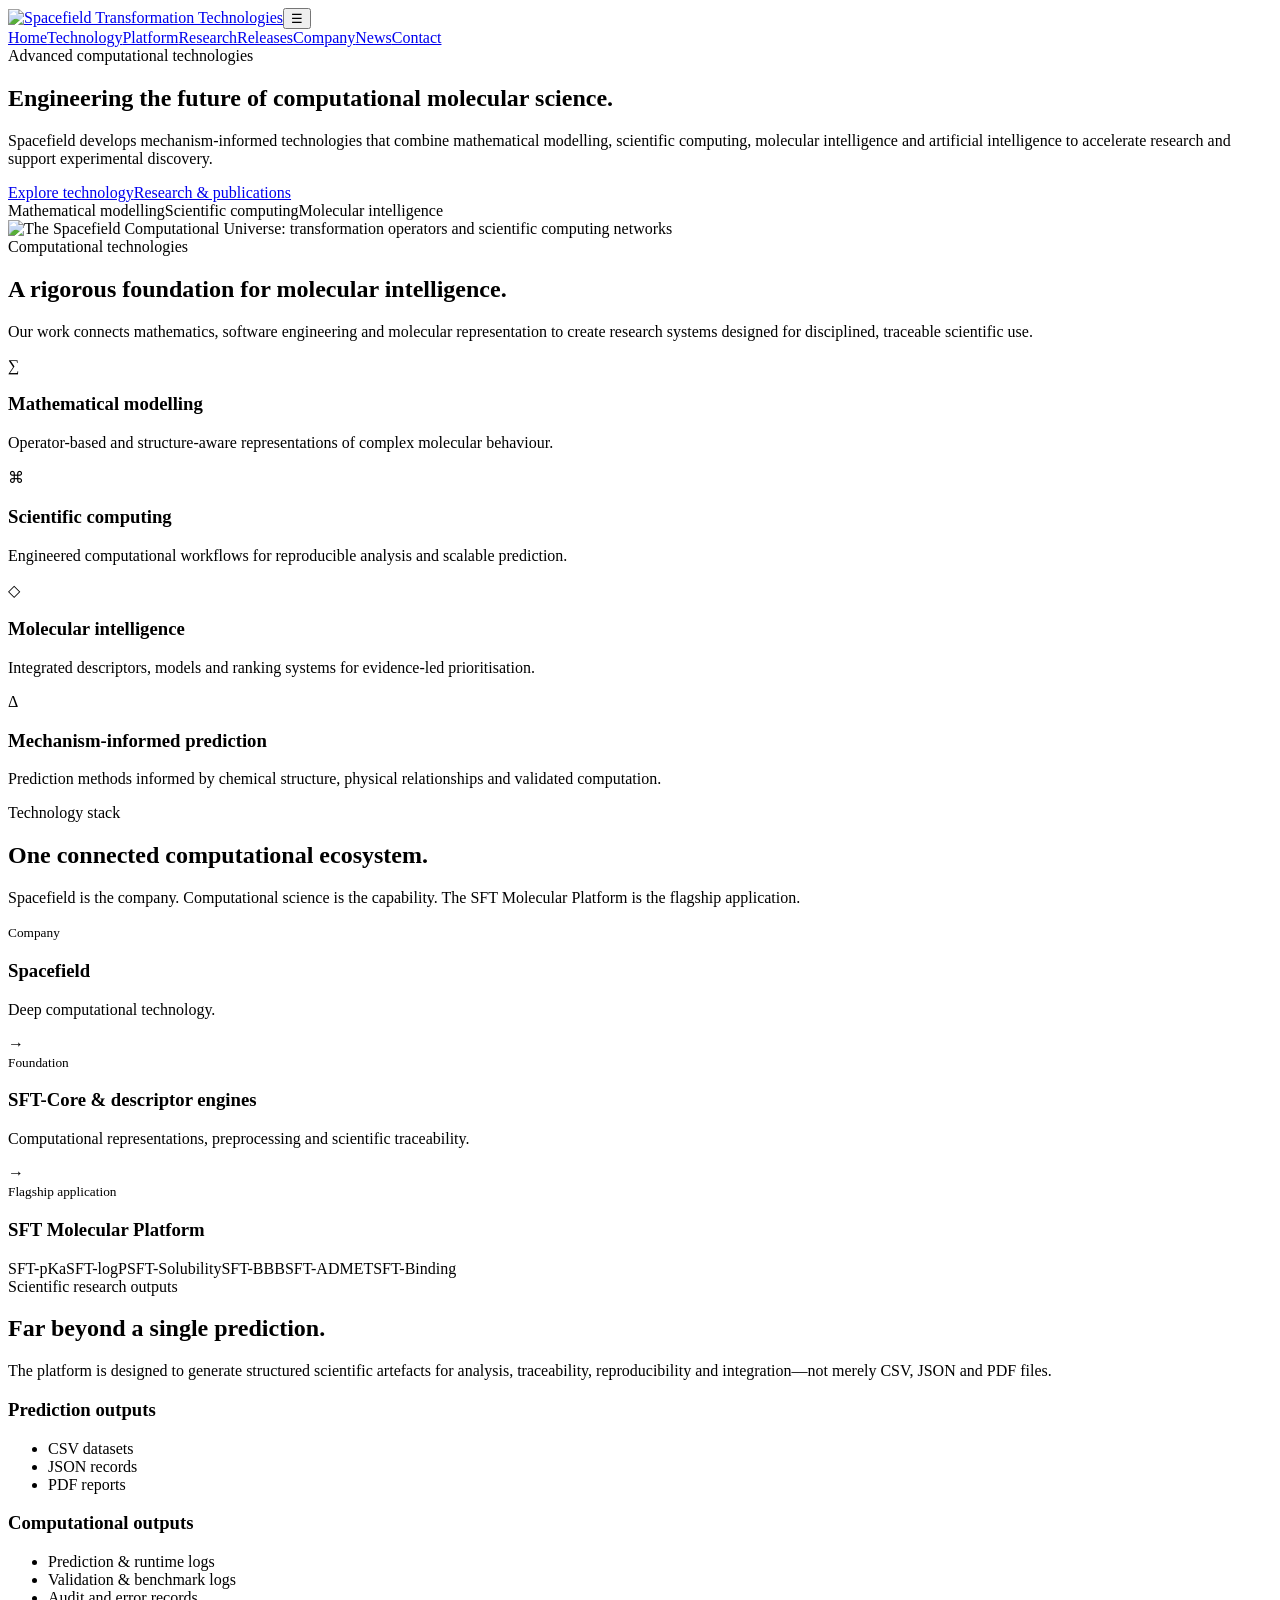
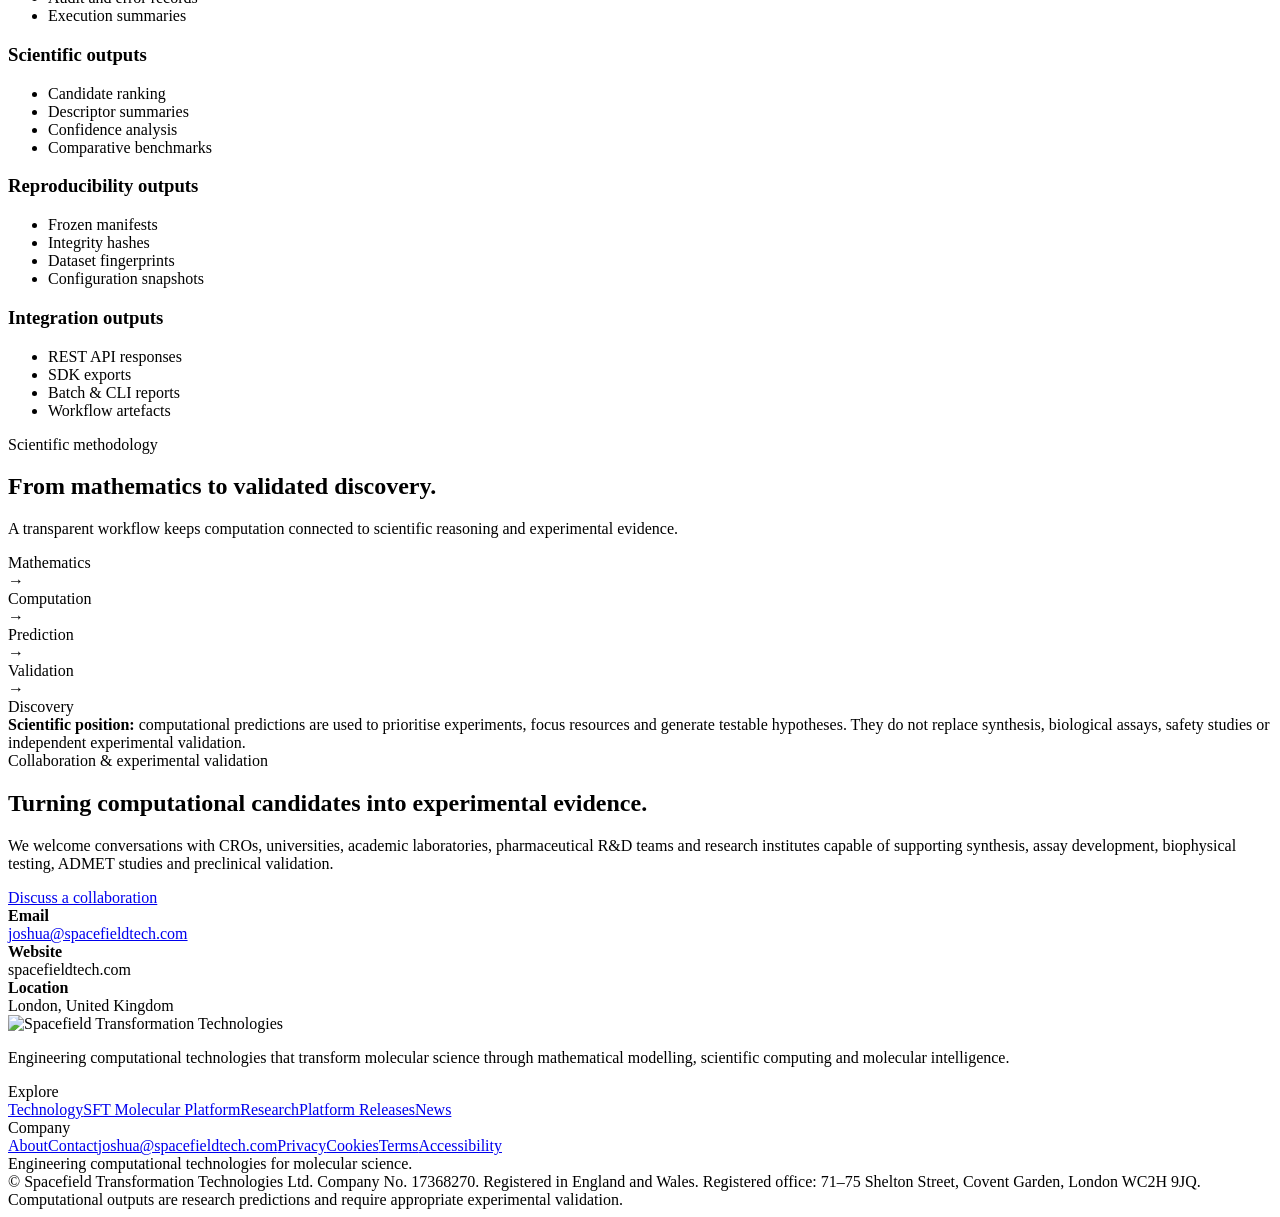
==== index.html @ f4f320bc "Initial production release of Spacefield Website v3.0 LC3 Production-ready Spacefield Transformation" ====
<!DOCTYPE html>

<html lang="en"><head><meta charset="utf-8"/><meta content="width=device-width,initial-scale=1" name="viewport"/><title>Home | Spacefield Transformation Technologies</title><meta content="Advanced computational technologies for molecular science." name="description"/><link href="assets/img/favicon.ico" rel="icon" type="image/x-icon"/><link href="assets/img/favicon-32.png" rel="icon" sizes="32x32" type="image/png"/><link href="assets/img/apple-touch-icon.png" rel="apple-touch-icon" sizes="180x180"/><link href="assets/css/styles.css" rel="stylesheet"/><meta content="#0A2342" name="theme-color"/><link href="site.webmanifest" rel="manifest"/><link href="https://spacefieldtech.com/" rel="canonical"/><meta content="website" property="og:type"/><meta content="Spacefield Transformation Technologies" property="og:site_name"/><meta content="Home | Spacefield Transformation Technologies" property="og:title"/><meta content="Advanced computational technologies for molecular science." property="og:description"/><meta content="https://spacefieldtech.com/" property="og:url"/><meta content="https://spacefieldtech.com/assets/img/spacefield-social-preview.png" property="og:image"/><meta content="1200" property="og:image:width"/><meta content="630" property="og:image:height"/><meta content="summary_large_image" name="twitter:card"/><meta content="Home | Spacefield Transformation Technologies" name="twitter:title"/><meta content="Advanced computational technologies for molecular science." name="twitter:description"/><meta content="https://spacefieldtech.com/assets/img/spacefield-social-preview.png" name="twitter:image"/></head><body><header class="site-header"><div class="container nav"><a class="brand" href="index.html"><img alt="Spacefield Transformation Technologies" class="brand-logo" src="assets/img/spacefield-logo-master.png"/></a><button aria-expanded="false" aria-label="Open navigation" class="menu-btn">☰</button><nav class="nav-links"><a href="index.html">Home</a><a href="technology.html">Technology</a><a href="platform.html">Platform</a><a href="research.html">Research</a><a href="releases.html">Releases</a><a href="about.html">Company</a><a href="news.html">News</a><a class="nav-cta" href="contact.html">Contact</a></nav></div></header><main><section class="hero"><div class="container hero-grid"><div><span class="eyebrow">Advanced computational technologies</span><h1>Engineering the future of computational molecular science.</h1><p class="lead">Spacefield develops mechanism-informed technologies that combine mathematical modelling, scientific computing, molecular intelligence and artificial intelligence to accelerate research and support experimental discovery.</p><div class="actions"><a class="btn btn-primary" href="technology.html">Explore technology</a><a class="btn btn-secondary" href="research.html">Research &amp; publications</a></div><div class="tag-row"><span class="tag">Mathematical modelling</span><span class="tag">Scientific computing</span><span class="tag">Molecular intelligence</span></div></div><div class="universe-wrap"><img alt="The Spacefield Computational Universe: transformation operators and scientific computing networks" src="assets/img/computational-spacefield.svg"/></div></div></section>
<section class="section"><div class="container"><div class="section-head"><span class="eyebrow">Computational technologies</span><h2>A rigorous foundation for molecular intelligence.</h2><p>Our work connects mathematics, software engineering and molecular representation to create research systems designed for disciplined, traceable scientific use.</p></div><div class="grid-4"><article class="card"><div class="geo-icon"><span>∑</span></div><h3>Mathematical modelling</h3><p>Operator-based and structure-aware representations of complex molecular behaviour.</p></article><article class="card"><div class="geo-icon"><span>⌘</span></div><h3>Scientific computing</h3><p>Engineered computational workflows for reproducible analysis and scalable prediction.</p></article><article class="card"><div class="geo-icon"><span>◇</span></div><h3>Molecular intelligence</h3><p>Integrated descriptors, models and ranking systems for evidence-led prioritisation.</p></article><article class="card"><div class="geo-icon"><span>Δ</span></div><h3>Mechanism-informed prediction</h3><p>Prediction methods informed by chemical structure, physical relationships and validated computation.</p></article></div></div></section>
<section class="section section-dark"><div class="container"><div class="section-head"><span class="eyebrow">Technology stack</span><h2>One connected computational ecosystem.</h2><p>Spacefield is the company. Computational science is the capability. The SFT Molecular Platform is the flagship application.</p></div><div class="stack-shell"><div class="stack-flow"><div class="stack-node"><small>Company</small><h3>Spacefield</h3><p>Deep computational technology.</p></div><div class="stack-arrow">→</div><div class="stack-node"><small>Foundation</small><h3>SFT-Core &amp; descriptor engines</h3><p>Computational representations, preprocessing and scientific traceability.</p></div><div class="stack-arrow">→</div><div class="stack-node"><small>Flagship application</small><h3>SFT Molecular Platform</h3><div class="module-pills"><span>SFT-pKa</span><span>SFT-logP</span><span>SFT-Solubility</span><span>SFT-BBB</span><span>SFT-ADMET</span><span>SFT-Binding</span></div></div></div></div></div></section>
<section class="section section-alt"><div class="container"><div class="section-head"><span class="eyebrow">Scientific research outputs</span><h2>Far beyond a single prediction.</h2><p>The platform is designed to generate structured scientific artefacts for analysis, traceability, reproducibility and integration—not merely CSV, JSON and PDF files.</p></div><div class="outputs-grid"><article class="output-card"><h3>Prediction outputs</h3><ul><li>CSV datasets</li><li>JSON records</li><li>PDF reports</li></ul></article><article class="output-card"><h3>Computational outputs</h3><ul><li>Prediction &amp; runtime logs</li><li>Validation &amp; benchmark logs</li><li>Audit and error records</li><li>Execution summaries</li></ul></article><article class="output-card"><h3>Scientific outputs</h3><ul><li>Candidate ranking</li><li>Descriptor summaries</li><li>Confidence analysis</li><li>Comparative benchmarks</li></ul></article><article class="output-card"><h3>Reproducibility outputs</h3><ul><li>Frozen manifests</li><li>Integrity hashes</li><li>Dataset fingerprints</li><li>Configuration snapshots</li></ul></article><article class="output-card"><h3>Integration outputs</h3><ul><li>REST API responses</li><li>SDK exports</li><li>Batch &amp; CLI reports</li><li>Workflow artefacts</li></ul></article></div></div></section>
<section class="section"><div class="container"><div class="section-head"><span class="eyebrow">Scientific methodology</span><h2>From mathematics to validated discovery.</h2><p>A transparent workflow keeps computation connected to scientific reasoning and experimental evidence.</p></div><div class="method-flow"><div class="method-step"><div class="method-box">Mathematics</div></div><div class="method-arrow">→</div><div class="method-step"><div class="method-box">Computation</div></div><div class="method-arrow">→</div><div class="method-step"><div class="method-box">Prediction</div></div><div class="method-arrow">→</div><div class="method-step"><div class="method-box">Validation</div></div><div class="method-arrow">→</div><div class="method-step"><div class="method-box">Discovery</div></div></div><div class="notice"><strong>Scientific position:</strong> computational predictions are used to prioritise experiments, focus resources and generate testable hypotheses. They do not replace synthesis, biological assays, safety studies or independent experimental validation.</div></div></section>
<section class="section section-alt"><div class="container"><div class="contact-panel"><div><span class="eyebrow">Collaboration &amp; experimental validation</span><h2>Turning computational candidates into experimental evidence.</h2><p>We welcome conversations with CROs, universities, academic laboratories, pharmaceutical R&amp;D teams and research institutes capable of supporting synthesis, assay development, biophysical testing, ADMET studies and preclinical validation.</p><a class="btn btn-primary" href="contact.html">Discuss a collaboration</a></div><div class="contact-details"><div><strong>Email</strong><br/><a href="mailto:joshua@spacefieldtech.com">joshua@spacefieldtech.com</a></div><div><strong>Website</strong><br/>spacefieldtech.com</div><div><strong>Location</strong><br/>London, United Kingdom</div></div></div></div></section></main><footer class="site-footer"><div class="container"><div class="footer-grid"><div><img alt="Spacefield Transformation Technologies" class="footer-logo" src="assets/img/spacefield-logo-master.png"/><p>Engineering computational technologies that transform molecular science through mathematical modelling, scientific computing and molecular intelligence.</p></div><div><div class="footer-title">Explore</div><div class="footer-links"><a href="technology.html">Technology</a><a href="platform.html">SFT Molecular Platform</a><a href="research.html">Research</a><a href="releases.html">Platform Releases</a><a href="news.html">News</a></div></div><div><div class="footer-title">Company</div><div class="footer-links"><a href="about.html">About</a><a href="contact.html">Contact</a><a href="mailto:joshua@spacefieldtech.com">joshua@spacefieldtech.com</a><a href="privacy.html">Privacy</a><a href="cookies.html">Cookies</a><a href="terms.html">Terms</a><a href="accessibility.html">Accessibility</a></div></div></div><div class="footer-signature">Engineering computational technologies for molecular science.</div><div class="legal">© <span data-year=""></span> Spacefield Transformation Technologies Ltd. Company No. 17368270. Registered in England and Wales. Registered office: 71–75 Shelton Street, Covent Garden, London WC2H 9JQ. Computational outputs are research predictions and require appropriate experimental validation.</div></div></footer><script src="assets/js/main.js"></script></body></html>
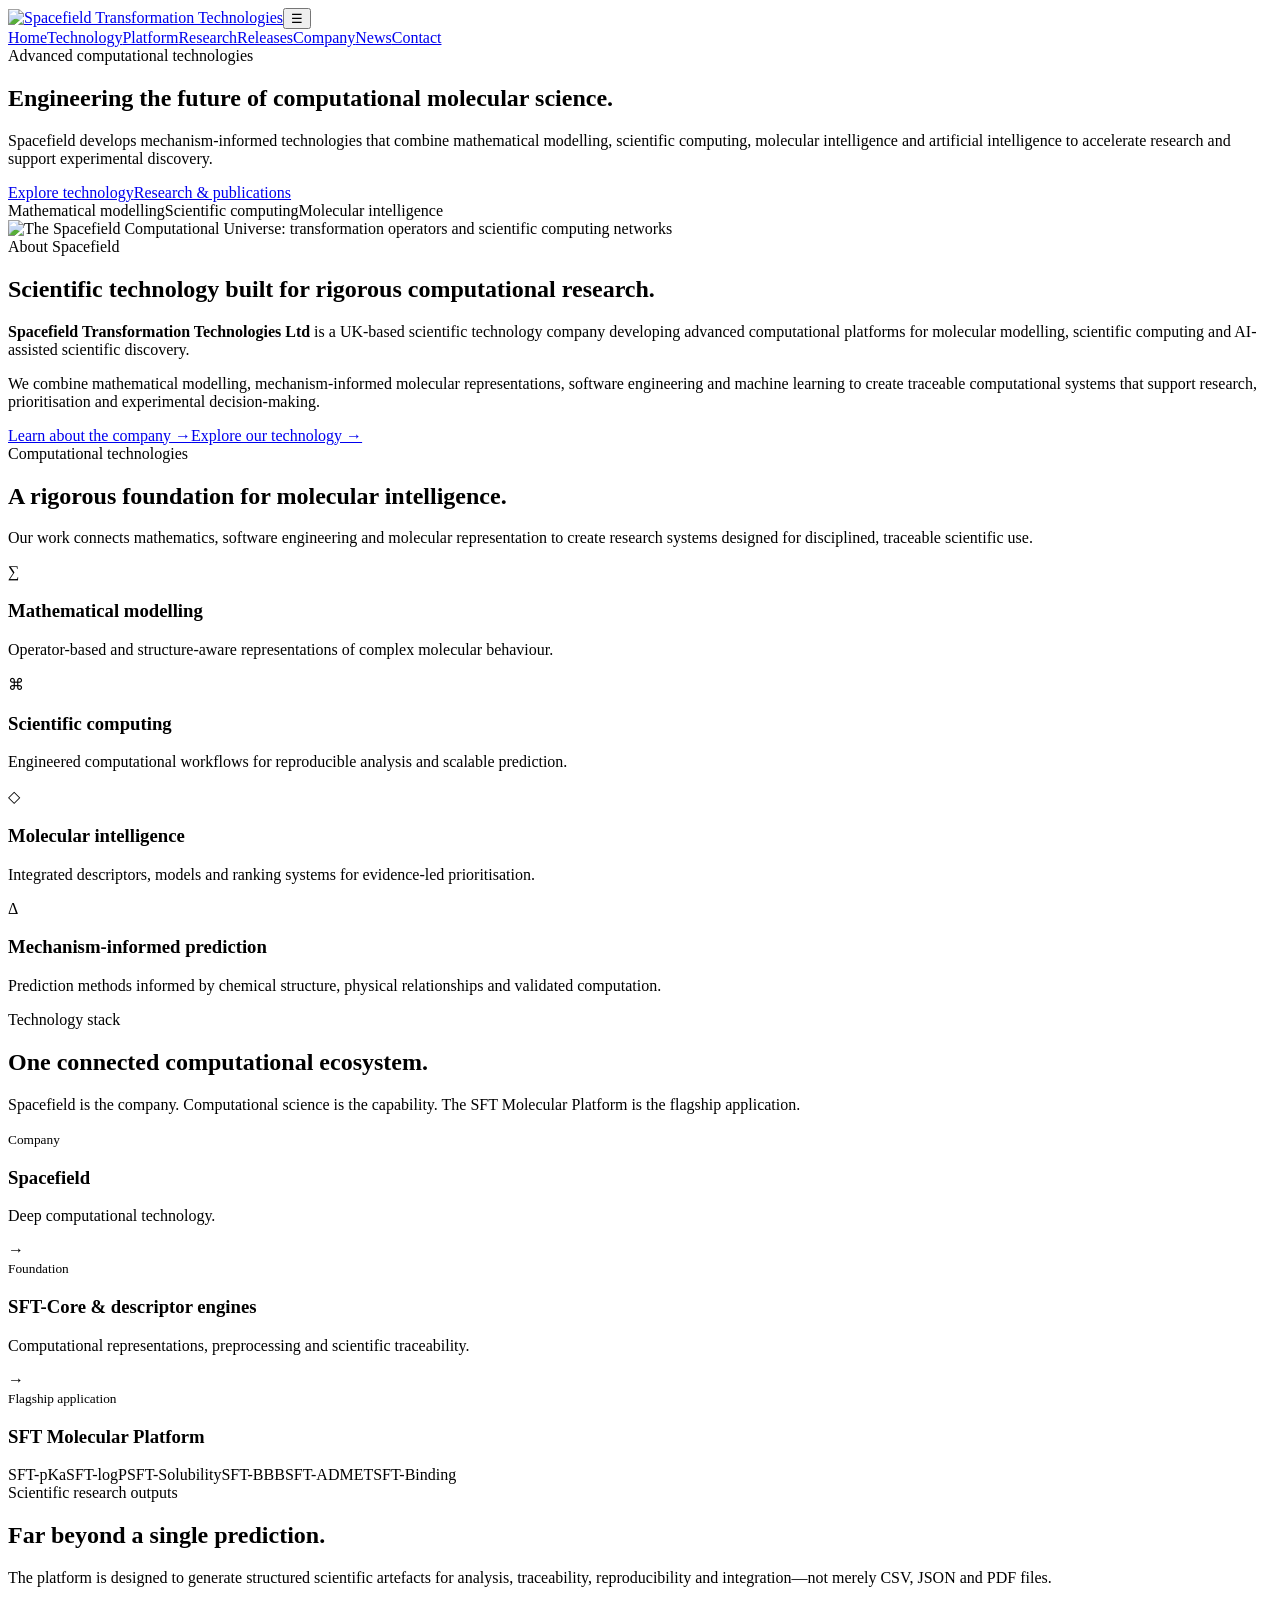
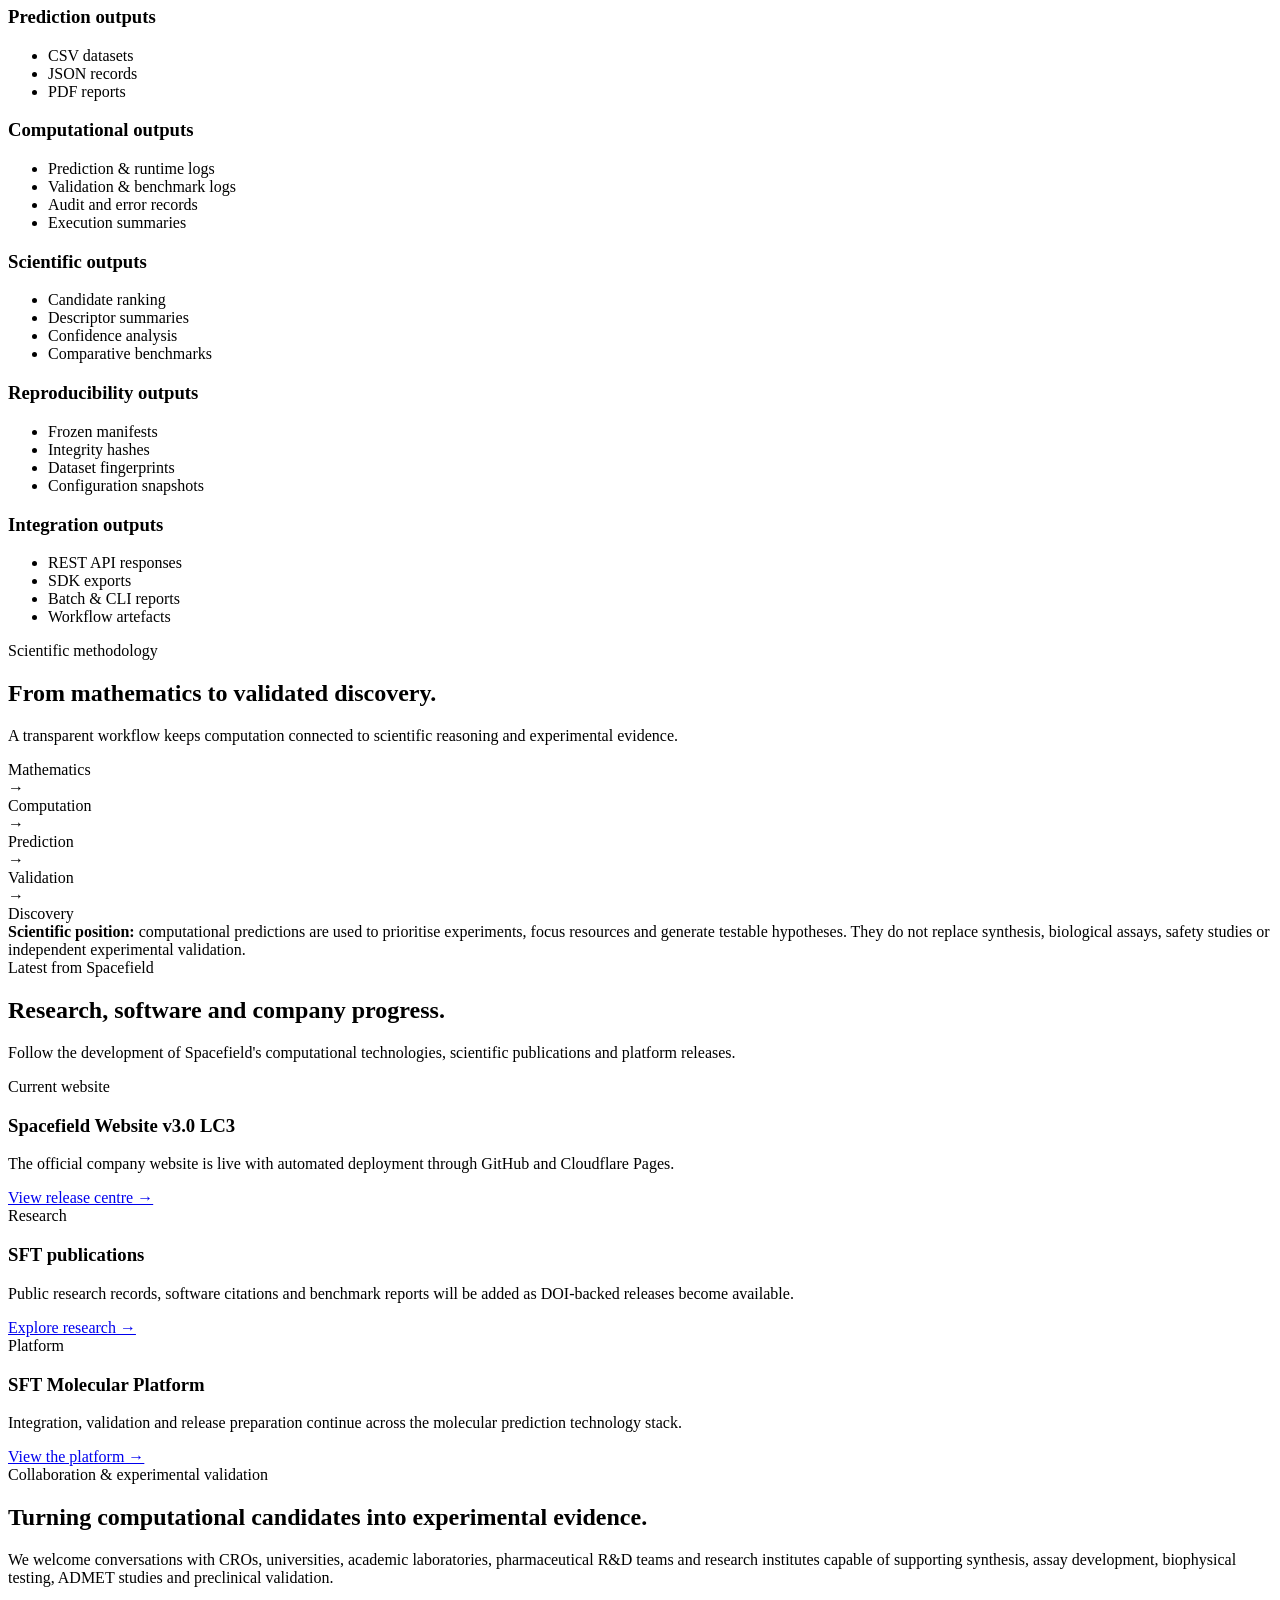
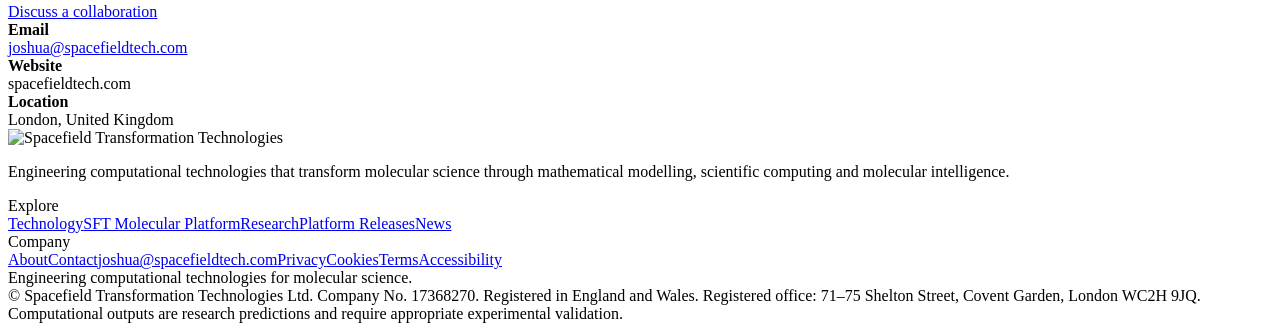
==== commit 998d691e: "Add files via upload" ====
--- a/index.html
+++ b/index.html
@@ -1,8 +1,10 @@
 <!DOCTYPE html>
 
 <html lang="en"><head><meta charset="utf-8"/><meta content="width=device-width,initial-scale=1" name="viewport"/><title>Home | Spacefield Transformation Technologies</title><meta content="Advanced computational technologies for molecular science." name="description"/><link href="assets/img/favicon.ico" rel="icon" type="image/x-icon"/><link href="assets/img/favicon-32.png" rel="icon" sizes="32x32" type="image/png"/><link href="assets/img/apple-touch-icon.png" rel="apple-touch-icon" sizes="180x180"/><link href="assets/css/styles.css" rel="stylesheet"/><meta content="#0A2342" name="theme-color"/><link href="site.webmanifest" rel="manifest"/><link href="https://spacefieldtech.com/" rel="canonical"/><meta content="website" property="og:type"/><meta content="Spacefield Transformation Technologies" property="og:site_name"/><meta content="Home | Spacefield Transformation Technologies" property="og:title"/><meta content="Advanced computational technologies for molecular science." property="og:description"/><meta content="https://spacefieldtech.com/" property="og:url"/><meta content="https://spacefieldtech.com/assets/img/spacefield-social-preview.png" property="og:image"/><meta content="1200" property="og:image:width"/><meta content="630" property="og:image:height"/><meta content="summary_large_image" name="twitter:card"/><meta content="Home | Spacefield Transformation Technologies" name="twitter:title"/><meta content="Advanced computational technologies for molecular science." name="twitter:description"/><meta content="https://spacefieldtech.com/assets/img/spacefield-social-preview.png" name="twitter:image"/></head><body><header class="site-header"><div class="container nav"><a class="brand" href="index.html"><img alt="Spacefield Transformation Technologies" class="brand-logo" src="assets/img/spacefield-logo-master.png"/></a><button aria-expanded="false" aria-label="Open navigation" class="menu-btn">☰</button><nav class="nav-links"><a href="index.html">Home</a><a href="technology.html">Technology</a><a href="platform.html">Platform</a><a href="research.html">Research</a><a href="releases.html">Releases</a><a href="about.html">Company</a><a href="news.html">News</a><a class="nav-cta" href="contact.html">Contact</a></nav></div></header><main><section class="hero"><div class="container hero-grid"><div><span class="eyebrow">Advanced computational technologies</span><h1>Engineering the future of computational molecular science.</h1><p class="lead">Spacefield develops mechanism-informed technologies that combine mathematical modelling, scientific computing, molecular intelligence and artificial intelligence to accelerate research and support experimental discovery.</p><div class="actions"><a class="btn btn-primary" href="technology.html">Explore technology</a><a class="btn btn-secondary" href="research.html">Research &amp; publications</a></div><div class="tag-row"><span class="tag">Mathematical modelling</span><span class="tag">Scientific computing</span><span class="tag">Molecular intelligence</span></div></div><div class="universe-wrap"><img alt="The Spacefield Computational Universe: transformation operators and scientific computing networks" src="assets/img/computational-spacefield.svg"/></div></div></section>
+<section class="section about-spacefield"><div class="container about-grid"><div><span class="eyebrow">About Spacefield</span><h2>Scientific technology built for rigorous computational research.</h2></div><div class="about-copy"><p><strong>Spacefield Transformation Technologies Ltd</strong> is a UK-based scientific technology company developing advanced computational platforms for molecular modelling, scientific computing and AI-assisted scientific discovery.</p><p>We combine mathematical modelling, mechanism-informed molecular representations, software engineering and machine learning to create traceable computational systems that support research, prioritisation and experimental decision-making.</p><div class="about-links"><a class="text-link" href="about.html">Learn about the company →</a><a class="text-link" href="technology.html">Explore our technology →</a></div></div></div></section>
 <section class="section"><div class="container"><div class="section-head"><span class="eyebrow">Computational technologies</span><h2>A rigorous foundation for molecular intelligence.</h2><p>Our work connects mathematics, software engineering and molecular representation to create research systems designed for disciplined, traceable scientific use.</p></div><div class="grid-4"><article class="card"><div class="geo-icon"><span>∑</span></div><h3>Mathematical modelling</h3><p>Operator-based and structure-aware representations of complex molecular behaviour.</p></article><article class="card"><div class="geo-icon"><span>⌘</span></div><h3>Scientific computing</h3><p>Engineered computational workflows for reproducible analysis and scalable prediction.</p></article><article class="card"><div class="geo-icon"><span>◇</span></div><h3>Molecular intelligence</h3><p>Integrated descriptors, models and ranking systems for evidence-led prioritisation.</p></article><article class="card"><div class="geo-icon"><span>Δ</span></div><h3>Mechanism-informed prediction</h3><p>Prediction methods informed by chemical structure, physical relationships and validated computation.</p></article></div></div></section>
 <section class="section section-dark"><div class="container"><div class="section-head"><span class="eyebrow">Technology stack</span><h2>One connected computational ecosystem.</h2><p>Spacefield is the company. Computational science is the capability. The SFT Molecular Platform is the flagship application.</p></div><div class="stack-shell"><div class="stack-flow"><div class="stack-node"><small>Company</small><h3>Spacefield</h3><p>Deep computational technology.</p></div><div class="stack-arrow">→</div><div class="stack-node"><small>Foundation</small><h3>SFT-Core &amp; descriptor engines</h3><p>Computational representations, preprocessing and scientific traceability.</p></div><div class="stack-arrow">→</div><div class="stack-node"><small>Flagship application</small><h3>SFT Molecular Platform</h3><div class="module-pills"><span>SFT-pKa</span><span>SFT-logP</span><span>SFT-Solubility</span><span>SFT-BBB</span><span>SFT-ADMET</span><span>SFT-Binding</span></div></div></div></div></div></section>
 <section class="section section-alt"><div class="container"><div class="section-head"><span class="eyebrow">Scientific research outputs</span><h2>Far beyond a single prediction.</h2><p>The platform is designed to generate structured scientific artefacts for analysis, traceability, reproducibility and integration—not merely CSV, JSON and PDF files.</p></div><div class="outputs-grid"><article class="output-card"><h3>Prediction outputs</h3><ul><li>CSV datasets</li><li>JSON records</li><li>PDF reports</li></ul></article><article class="output-card"><h3>Computational outputs</h3><ul><li>Prediction &amp; runtime logs</li><li>Validation &amp; benchmark logs</li><li>Audit and error records</li><li>Execution summaries</li></ul></article><article class="output-card"><h3>Scientific outputs</h3><ul><li>Candidate ranking</li><li>Descriptor summaries</li><li>Confidence analysis</li><li>Comparative benchmarks</li></ul></article><article class="output-card"><h3>Reproducibility outputs</h3><ul><li>Frozen manifests</li><li>Integrity hashes</li><li>Dataset fingerprints</li><li>Configuration snapshots</li></ul></article><article class="output-card"><h3>Integration outputs</h3><ul><li>REST API responses</li><li>SDK exports</li><li>Batch &amp; CLI reports</li><li>Workflow artefacts</li></ul></article></div></div></section>
 <section class="section"><div class="container"><div class="section-head"><span class="eyebrow">Scientific methodology</span><h2>From mathematics to validated discovery.</h2><p>A transparent workflow keeps computation connected to scientific reasoning and experimental evidence.</p></div><div class="method-flow"><div class="method-step"><div class="method-box">Mathematics</div></div><div class="method-arrow">→</div><div class="method-step"><div class="method-box">Computation</div></div><div class="method-arrow">→</div><div class="method-step"><div class="method-box">Prediction</div></div><div class="method-arrow">→</div><div class="method-step"><div class="method-box">Validation</div></div><div class="method-arrow">→</div><div class="method-step"><div class="method-box">Discovery</div></div></div><div class="notice"><strong>Scientific position:</strong> computational predictions are used to prioritise experiments, focus resources and generate testable hypotheses. They do not replace synthesis, biological assays, safety studies or independent experimental validation.</div></div></section>
+<section class="section homepage-updates"><div class="container"><div class="section-head"><span class="eyebrow">Latest from Spacefield</span><h2>Research, software and company progress.</h2><p>Follow the development of Spacefield's computational technologies, scientific publications and platform releases.</p></div><div class="grid-3"><article class="update-card"><span class="status-badge">Current website</span><h3>Spacefield Website v3.0 LC3</h3><p>The official company website is live with automated deployment through GitHub and Cloudflare Pages.</p><a class="text-link" href="releases.html">View release centre →</a></article><article class="update-card"><span class="status-badge">Research</span><h3>SFT publications</h3><p>Public research records, software citations and benchmark reports will be added as DOI-backed releases become available.</p><a class="text-link" href="research.html">Explore research →</a></article><article class="update-card"><span class="status-badge">Platform</span><h3>SFT Molecular Platform</h3><p>Integration, validation and release preparation continue across the molecular prediction technology stack.</p><a class="text-link" href="platform.html">View the platform →</a></article></div></div></section>
 <section class="section section-alt"><div class="container"><div class="contact-panel"><div><span class="eyebrow">Collaboration &amp; experimental validation</span><h2>Turning computational candidates into experimental evidence.</h2><p>We welcome conversations with CROs, universities, academic laboratories, pharmaceutical R&amp;D teams and research institutes capable of supporting synthesis, assay development, biophysical testing, ADMET studies and preclinical validation.</p><a class="btn btn-primary" href="contact.html">Discuss a collaboration</a></div><div class="contact-details"><div><strong>Email</strong><br/><a href="mailto:joshua@spacefieldtech.com">joshua@spacefieldtech.com</a></div><div><strong>Website</strong><br/>spacefieldtech.com</div><div><strong>Location</strong><br/>London, United Kingdom</div></div></div></div></section></main><footer class="site-footer"><div class="container"><div class="footer-grid"><div><img alt="Spacefield Transformation Technologies" class="footer-logo" src="assets/img/spacefield-logo-master.png"/><p>Engineering computational technologies that transform molecular science through mathematical modelling, scientific computing and molecular intelligence.</p></div><div><div class="footer-title">Explore</div><div class="footer-links"><a href="technology.html">Technology</a><a href="platform.html">SFT Molecular Platform</a><a href="research.html">Research</a><a href="releases.html">Platform Releases</a><a href="news.html">News</a></div></div><div><div class="footer-title">Company</div><div class="footer-links"><a href="about.html">About</a><a href="contact.html">Contact</a><a href="mailto:joshua@spacefieldtech.com">joshua@spacefieldtech.com</a><a href="privacy.html">Privacy</a><a href="cookies.html">Cookies</a><a href="terms.html">Terms</a><a href="accessibility.html">Accessibility</a></div></div></div><div class="footer-signature">Engineering computational technologies for molecular science.</div><div class="legal">© <span data-year=""></span> Spacefield Transformation Technologies Ltd. Company No. 17368270. Registered in England and Wales. Registered office: 71–75 Shelton Street, Covent Garden, London WC2H 9JQ. Computational outputs are research predictions and require appropriate experimental validation.</div></div></footer><script src="assets/js/main.js"></script></body></html>
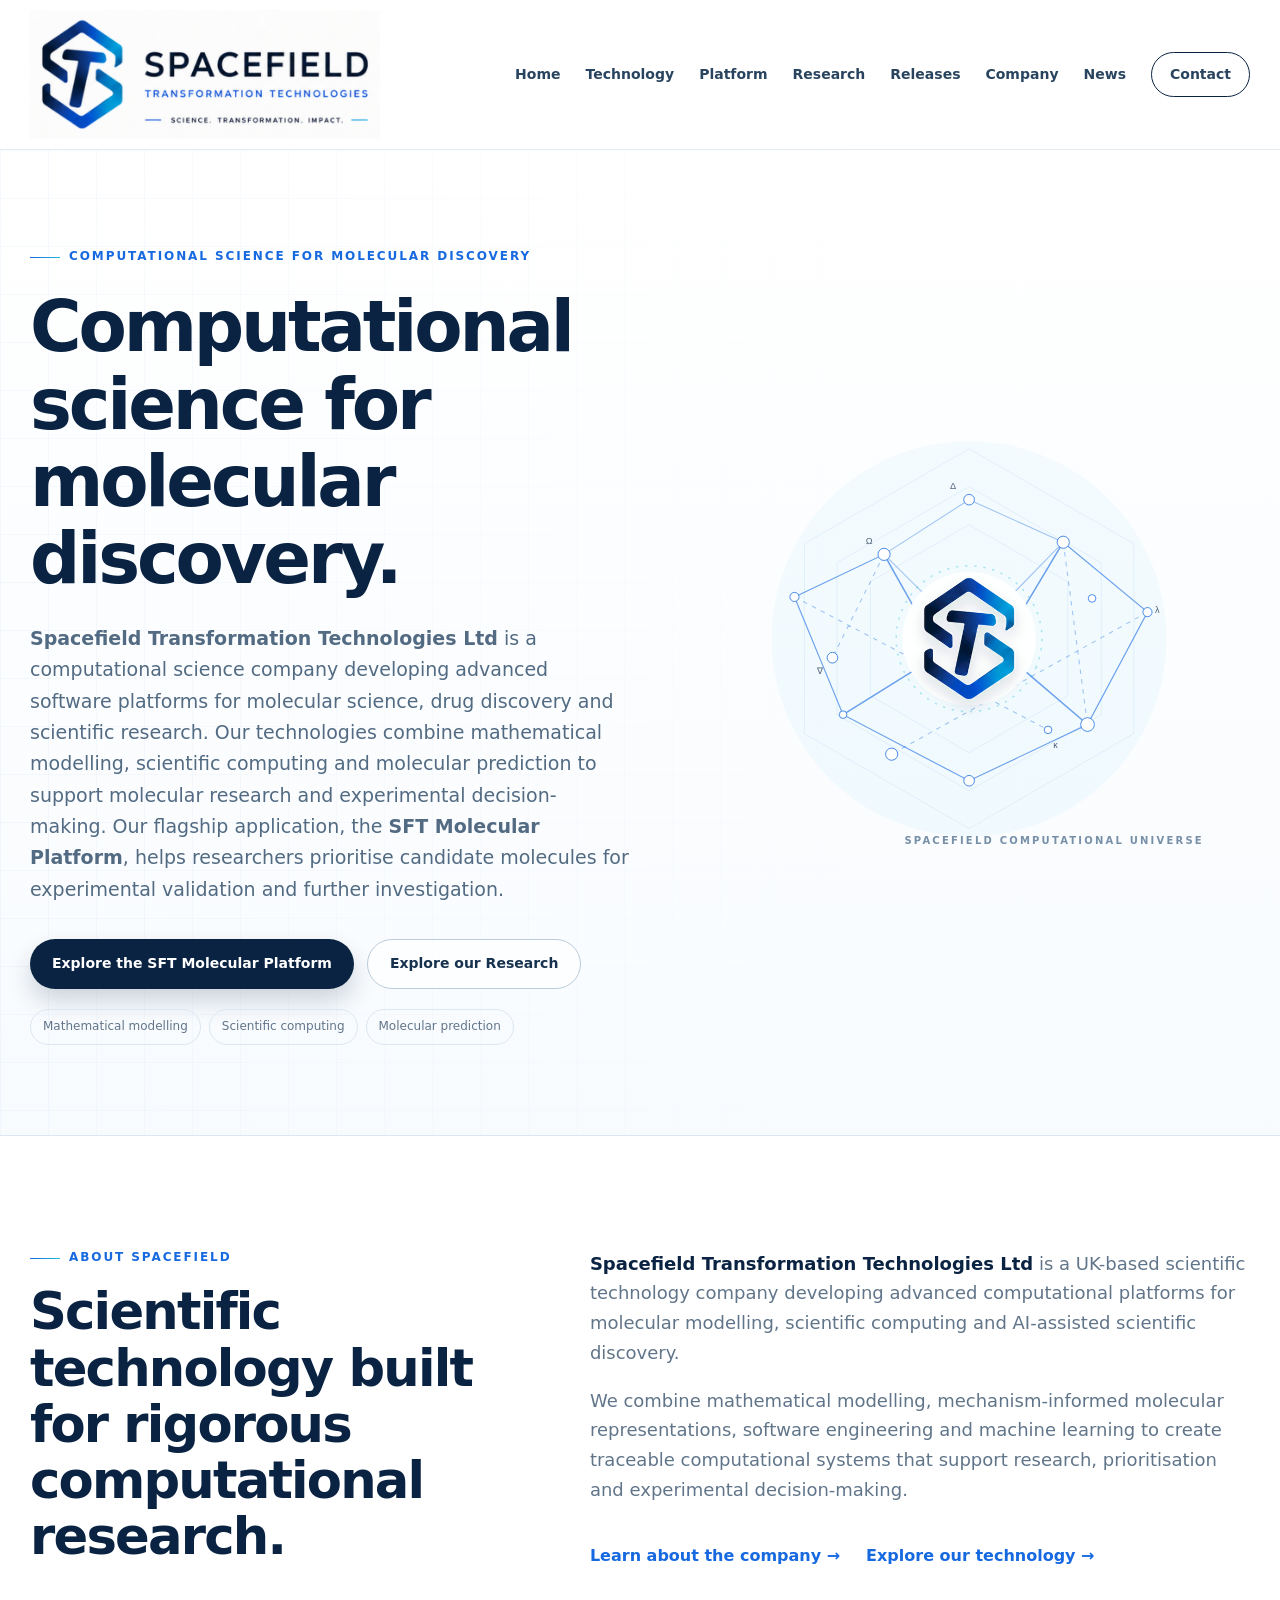
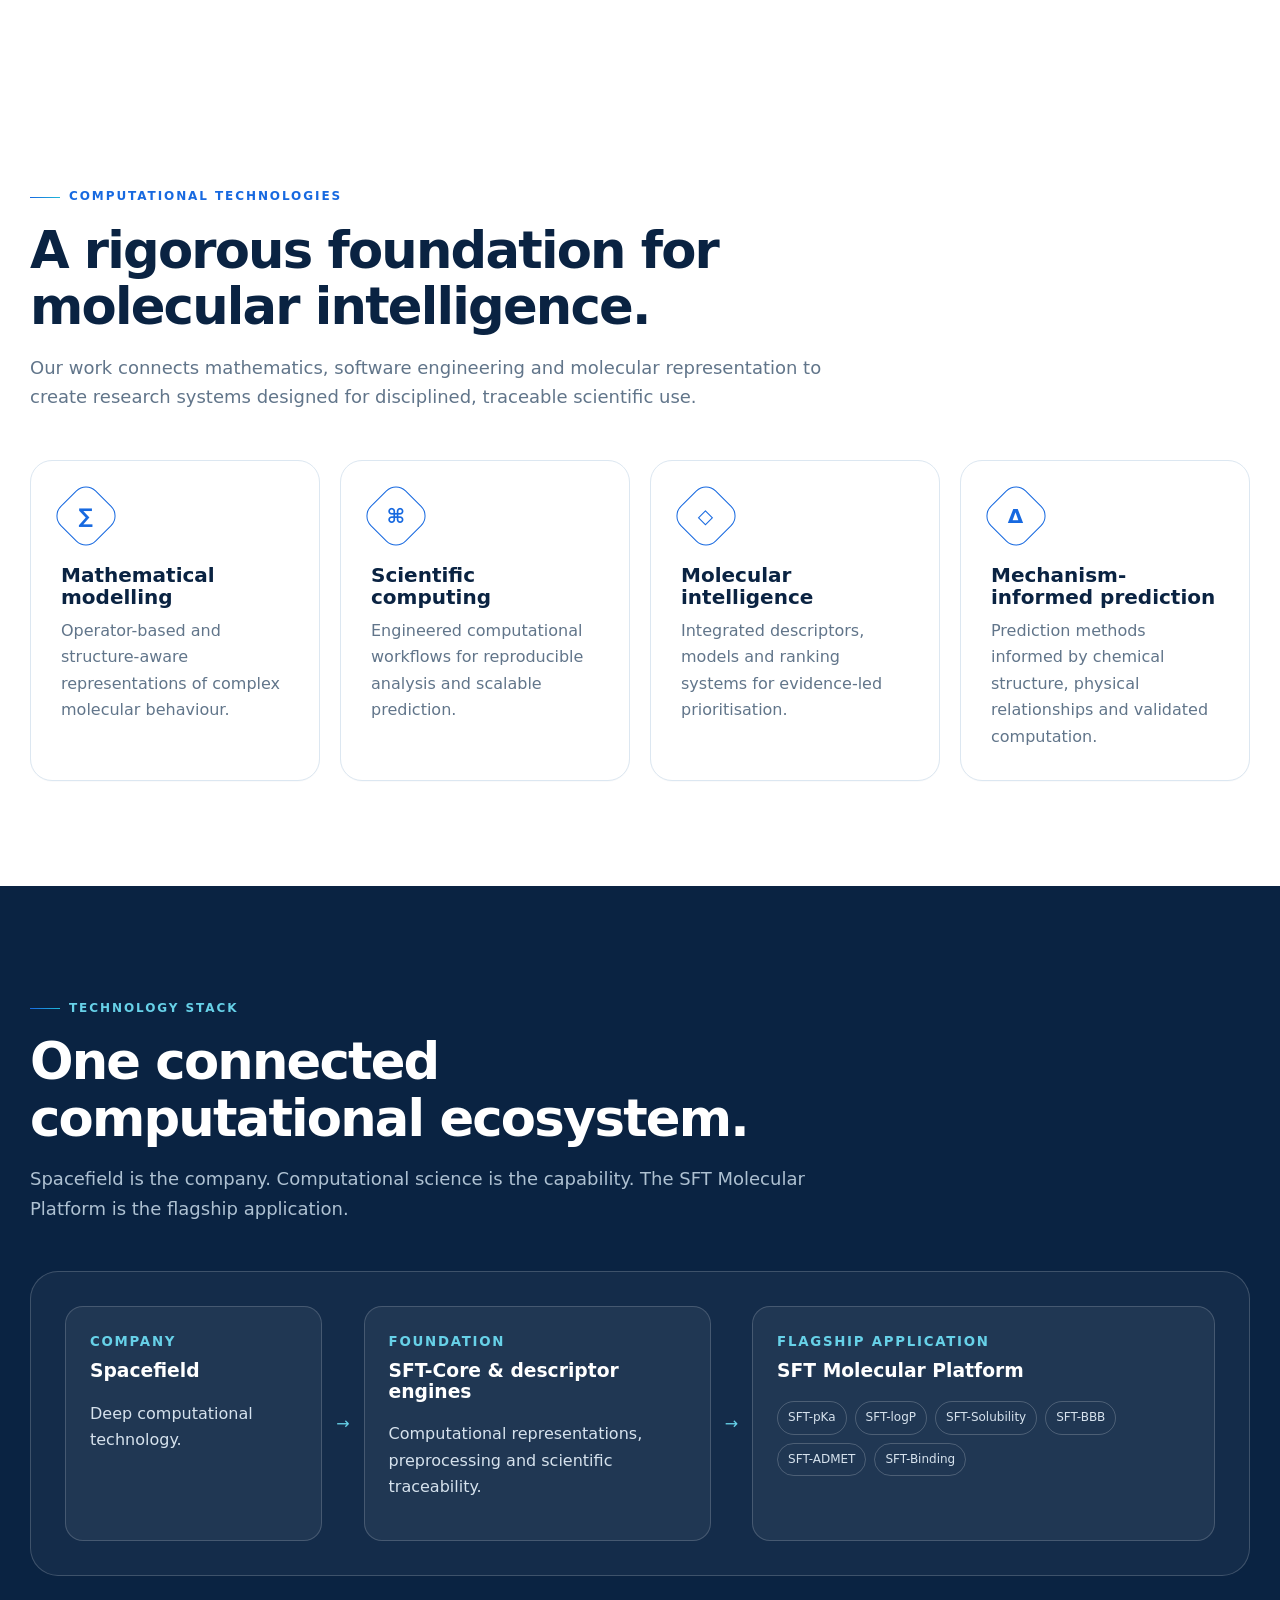
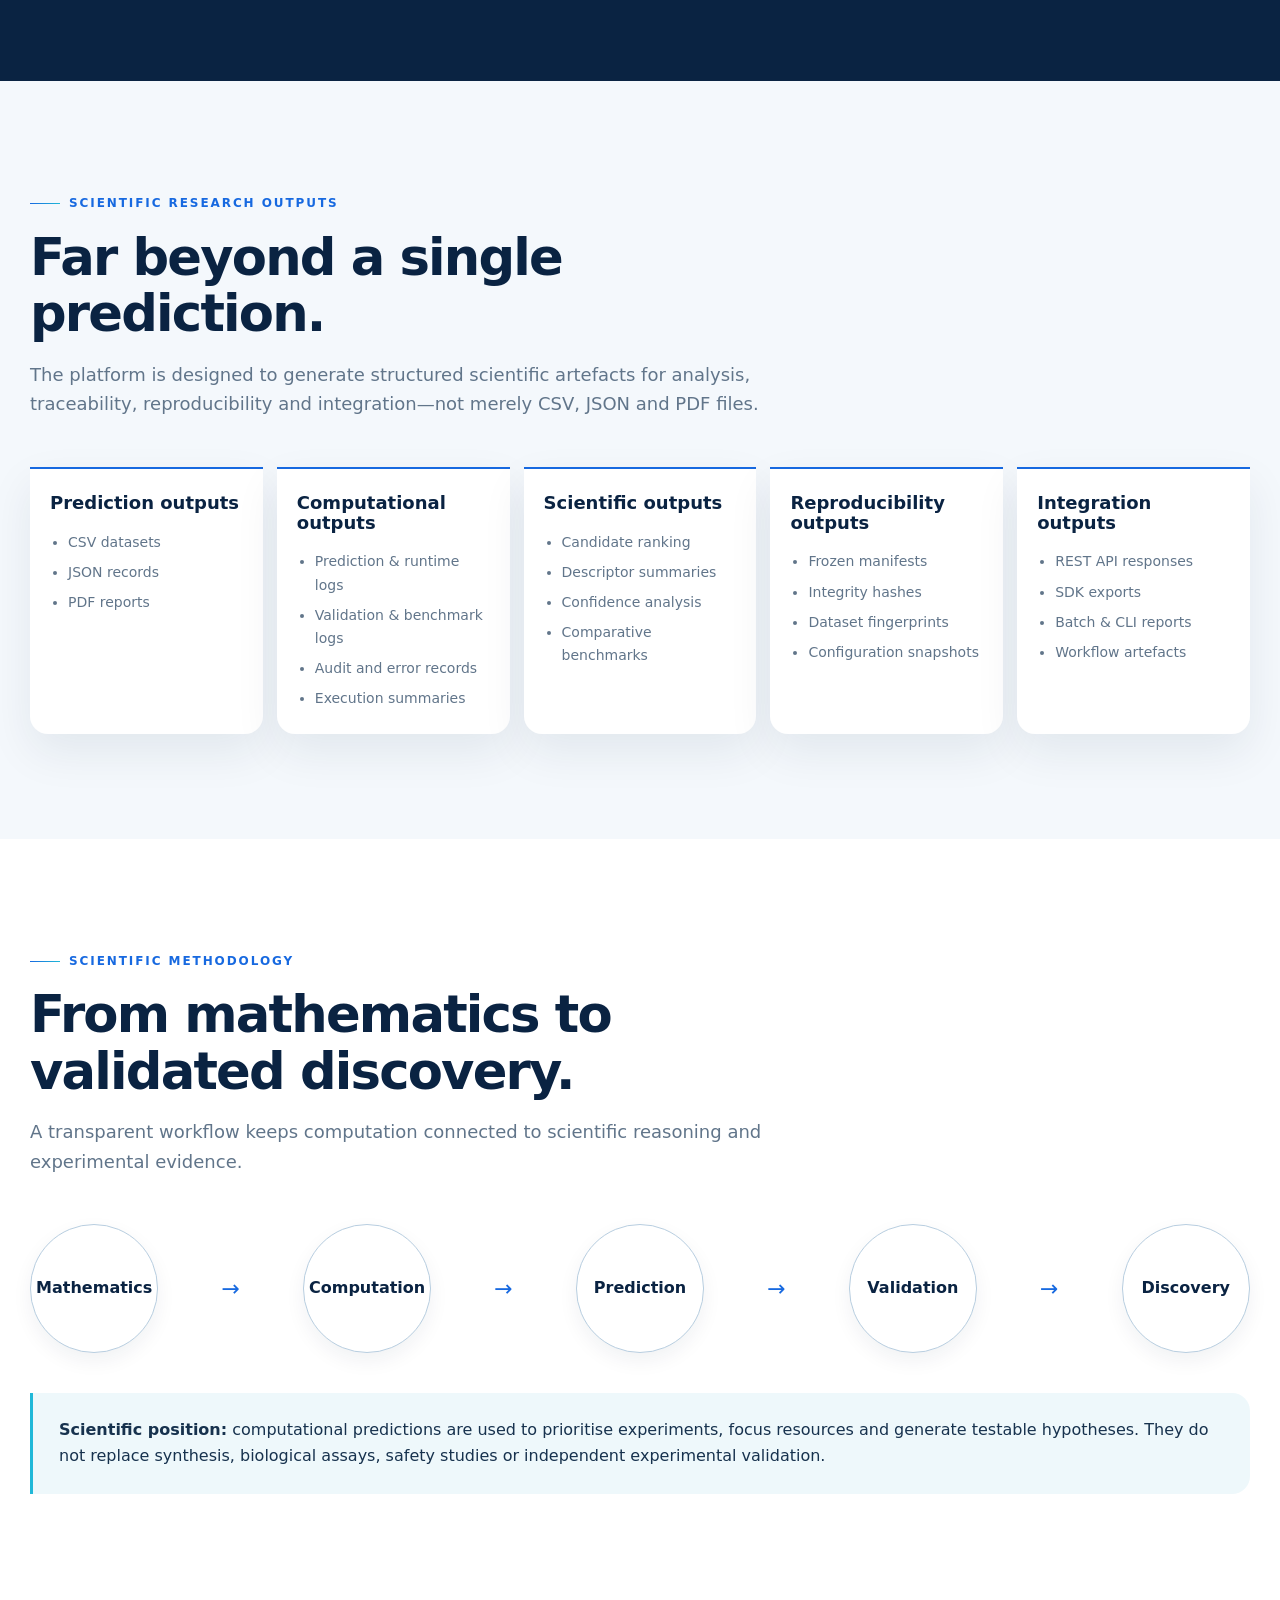
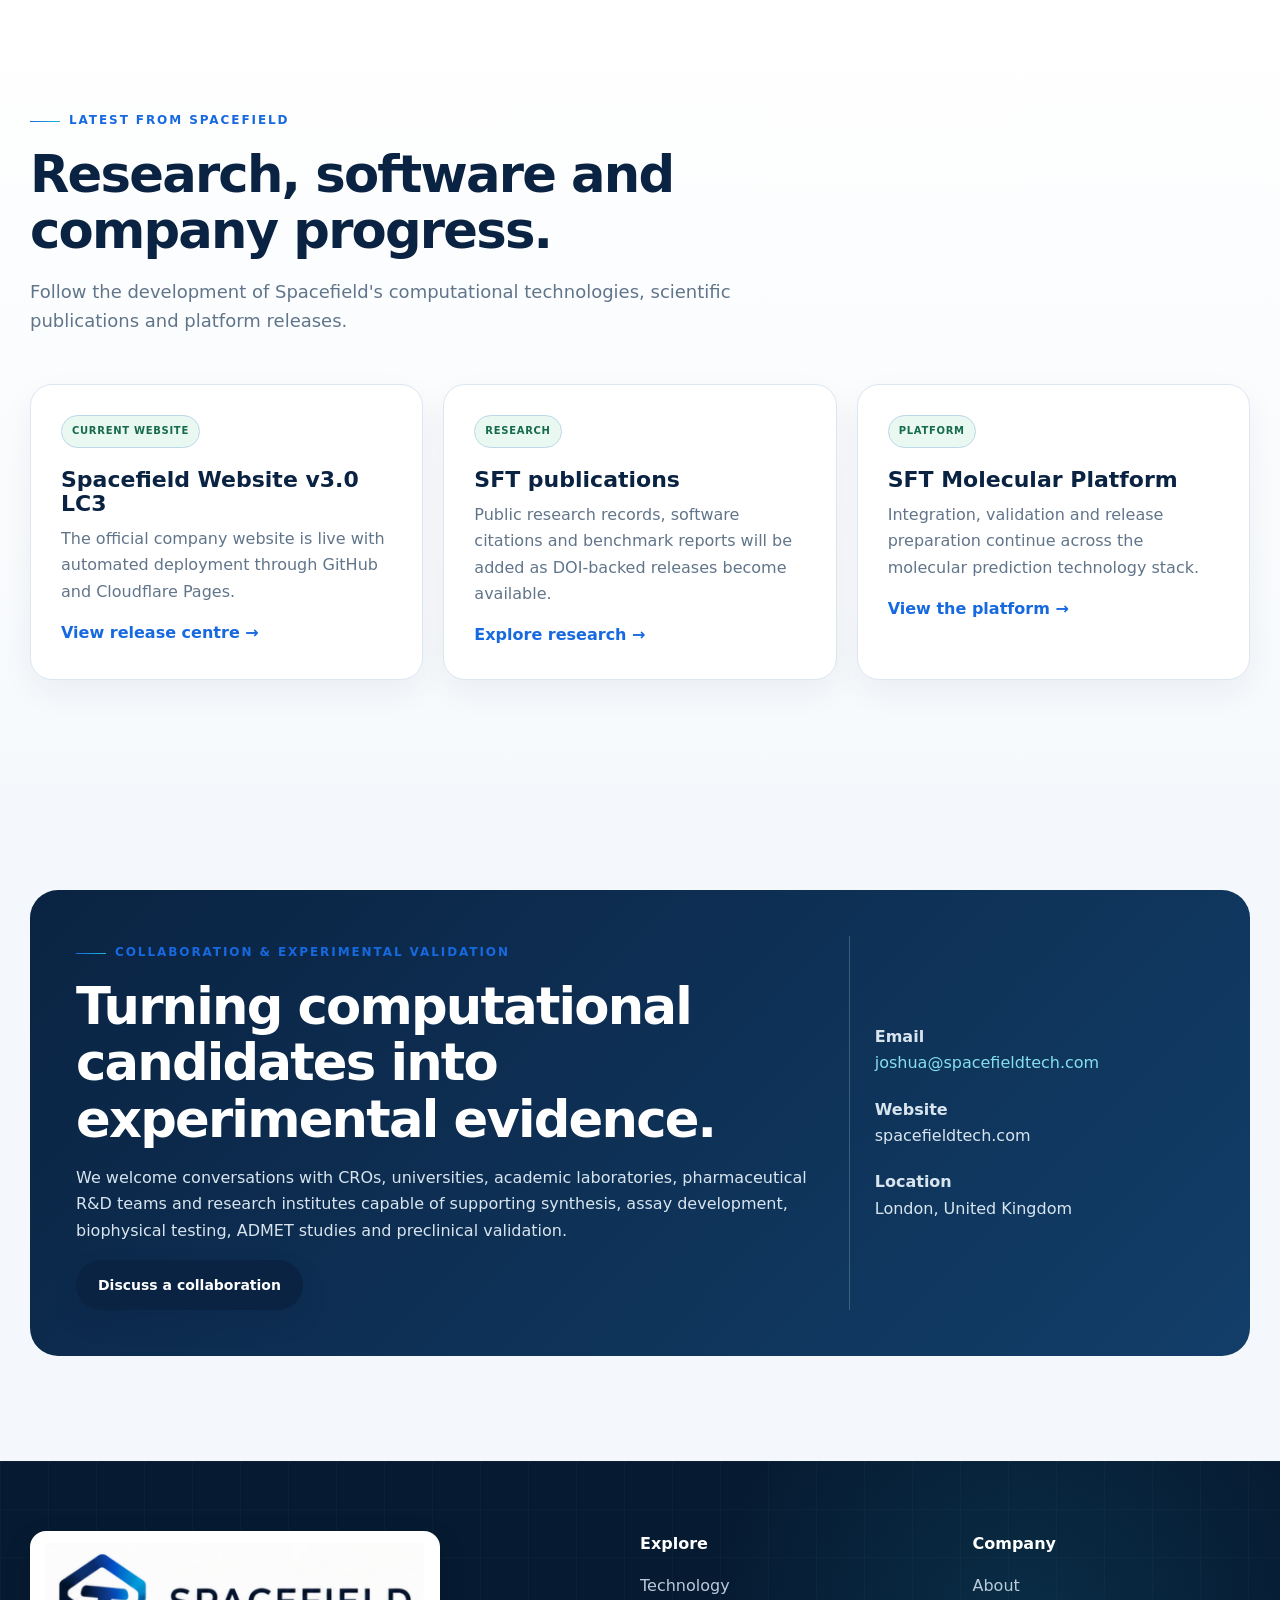
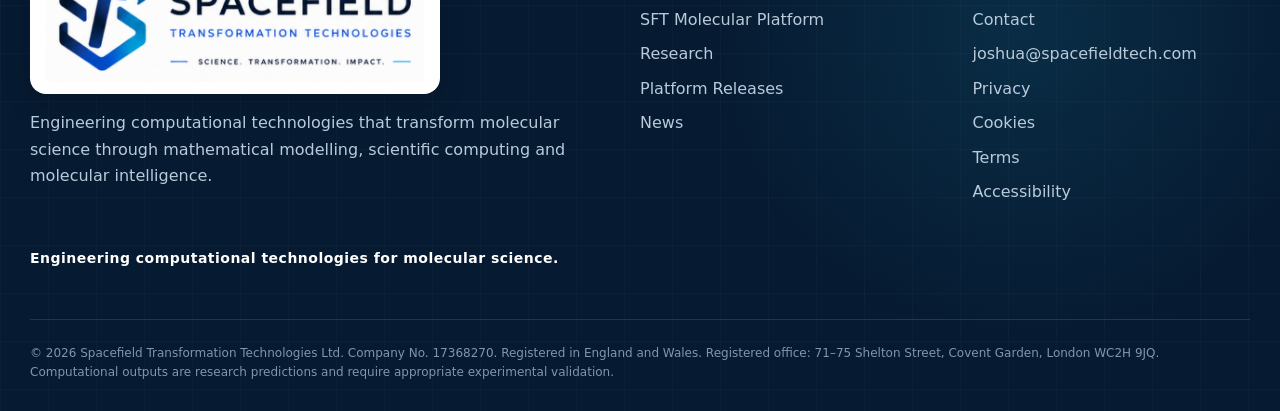
==== commit 64c18c75: "Update index.html" ====
--- a/index.html
+++ b/index.html
@@ -1,10 +1,23 @@
 <!DOCTYPE html>
 
-<html lang="en"><head><meta charset="utf-8"/><meta content="width=device-width,initial-scale=1" name="viewport"/><title>Home | Spacefield Transformation Technologies</title><meta content="Advanced computational technologies for molecular science." name="description"/><link href="assets/img/favicon.ico" rel="icon" type="image/x-icon"/><link href="assets/img/favicon-32.png" rel="icon" sizes="32x32" type="image/png"/><link href="assets/img/apple-touch-icon.png" rel="apple-touch-icon" sizes="180x180"/><link href="assets/css/styles.css" rel="stylesheet"/><meta content="#0A2342" name="theme-color"/><link href="site.webmanifest" rel="manifest"/><link href="https://spacefieldtech.com/" rel="canonical"/><meta content="website" property="og:type"/><meta content="Spacefield Transformation Technologies" property="og:site_name"/><meta content="Home | Spacefield Transformation Technologies" property="og:title"/><meta content="Advanced computational technologies for molecular science." property="og:description"/><meta content="https://spacefieldtech.com/" property="og:url"/><meta content="https://spacefieldtech.com/assets/img/spacefield-social-preview.png" property="og:image"/><meta content="1200" property="og:image:width"/><meta content="630" property="og:image:height"/><meta content="summary_large_image" name="twitter:card"/><meta content="Home | Spacefield Transformation Technologies" name="twitter:title"/><meta content="Advanced computational technologies for molecular science." name="twitter:description"/><meta content="https://spacefieldtech.com/assets/img/spacefield-social-preview.png" name="twitter:image"/></head><body><header class="site-header"><div class="container nav"><a class="brand" href="index.html"><img alt="Spacefield Transformation Technologies" class="brand-logo" src="assets/img/spacefield-logo-master.png"/></a><button aria-expanded="false" aria-label="Open navigation" class="menu-btn">☰</button><nav class="nav-links"><a href="index.html">Home</a><a href="technology.html">Technology</a><a href="platform.html">Platform</a><a href="research.html">Research</a><a href="releases.html">Releases</a><a href="about.html">Company</a><a href="news.html">News</a><a class="nav-cta" href="contact.html">Contact</a></nav></div></header><main><section class="hero"><div class="container hero-grid"><div><span class="eyebrow">Advanced computational technologies</span><h1>Engineering the future of computational molecular science.</h1><p class="lead">Spacefield develops mechanism-informed technologies that combine mathematical modelling, scientific computing, molecular intelligence and artificial intelligence to accelerate research and support experimental discovery.</p><div class="actions"><a class="btn btn-primary" href="technology.html">Explore technology</a><a class="btn btn-secondary" href="research.html">Research &amp; publications</a></div><div class="tag-row"><span class="tag">Mathematical modelling</span><span class="tag">Scientific computing</span><span class="tag">Molecular intelligence</span></div></div><div class="universe-wrap"><img alt="The Spacefield Computational Universe: transformation operators and scientific computing networks" src="assets/img/computational-spacefield.svg"/></div></div></section>
+<html lang="en"><head><meta charset="utf-8"/><meta content="width=device-width,initial-scale=1" name="viewport"/><title>Home | Spacefield Transformation Technologies</title><meta content="Spacefield Transformation Technologies is a computational science company developing advanced software platforms for molecular science, drug discovery and scientific research." name="description"/><link href="assets/img/favicon.ico" rel="icon" type="image/x-icon"/><link href="assets/img/favicon-32.png" rel="icon" sizes="32x32" type="image/png"/><link href="assets/img/apple-touch-icon.png" rel="apple-touch-icon" sizes="180x180"/><link href="assets/css/styles.css" rel="stylesheet"/><meta content="#0A2342" name="theme-color"/><link href="site.webmanifest" rel="manifest"/><link href="https://spacefieldtech.com/" rel="canonical"/><meta content="website" property="og:type"/><meta content="Spacefield Transformation Technologies" property="og:site_name"/><meta content="Home | Spacefield Transformation Technologies" property="og:title"/><meta content="Spacefield Transformation Technologies is a computational science company developing advanced software platforms for molecular science, drug discovery and scientific research." property="og:description"/><meta content="https://spacefieldtech.com/" property="og:url"/><meta content="https://spacefieldtech.com/assets/img/spacefield-social-preview.png" property="og:image"/><meta content="1200" property="og:image:width"/><meta content="630" property="og:image:height"/><meta content="summary_large_image" name="twitter:card"/><meta content="Home | Spacefield Transformation Technologies" name="twitter:title"/><meta content="Spacefield Transformation Technologies is a computational science company developing advanced software platforms for molecular science, drug discovery and scientific research." name="twitter:description"/><meta content="https://spacefieldtech.com/assets/img/spacefield-social-preview.png" name="twitter:image"/></head><body><header class="site-header"><div class="container nav"><a class="brand" href="index.html"><img alt="Spacefield Transformation Technologies" class="brand-logo" src="assets/img/spacefield-logo-master.png"/></a><button aria-expanded="false" aria-label="Open navigation" class="menu-btn">☰</button><nav class="nav-links"><a href="index.html">Home</a><a href="technology.html">Technology</a><a href="platform.html">Platform</a><a href="research.html">Research</a><a href="releases.html">Releases</a><a href="about.html">Company</a><a href="news.html">News</a><a class="nav-cta" href="contact.html">Contact</a></nav></div></header><main><section class="hero"><div class="container hero-grid"><div>
+<span class="eyebrow">Computational science for molecular discovery</span>
+<h1>Computational science for molecular discovery.</h1>
+<p class="lead"><strong>Spacefield Transformation Technologies Ltd</strong> is a computational science company developing advanced software platforms for molecular science, drug discovery and scientific research. Our technologies combine mathematical modelling, scientific computing and molecular prediction to support molecular research and experimental decision-making. Our flagship application, the <strong>SFT Molecular Platform</strong>, helps researchers prioritise candidate molecules for experimental validation and further investigation.</p>
+<div class="actions">
+<a class="btn btn-primary" href="platform.html">Explore the SFT Molecular Platform</a>
+<a class="btn btn-secondary" href="research.html">Explore our Research</a>
+</div>
+<div class="tag-row">
+<span class="tag">Mathematical modelling</span>
+<span class="tag">Scientific computing</span>
+<span class="tag">Molecular prediction</span>
+</div>
+</div><div class="universe-wrap"><img alt="The Spacefield Computational Universe: transformation operators and scientific computing networks" src="assets/img/computational-spacefield.svg"/></div></div></section>
 <section class="section about-spacefield"><div class="container about-grid"><div><span class="eyebrow">About Spacefield</span><h2>Scientific technology built for rigorous computational research.</h2></div><div class="about-copy"><p><strong>Spacefield Transformation Technologies Ltd</strong> is a UK-based scientific technology company developing advanced computational platforms for molecular modelling, scientific computing and AI-assisted scientific discovery.</p><p>We combine mathematical modelling, mechanism-informed molecular representations, software engineering and machine learning to create traceable computational systems that support research, prioritisation and experimental decision-making.</p><div class="about-links"><a class="text-link" href="about.html">Learn about the company →</a><a class="text-link" href="technology.html">Explore our technology →</a></div></div></div></section>
 <section class="section"><div class="container"><div class="section-head"><span class="eyebrow">Computational technologies</span><h2>A rigorous foundation for molecular intelligence.</h2><p>Our work connects mathematics, software engineering and molecular representation to create research systems designed for disciplined, traceable scientific use.</p></div><div class="grid-4"><article class="card"><div class="geo-icon"><span>∑</span></div><h3>Mathematical modelling</h3><p>Operator-based and structure-aware representations of complex molecular behaviour.</p></article><article class="card"><div class="geo-icon"><span>⌘</span></div><h3>Scientific computing</h3><p>Engineered computational workflows for reproducible analysis and scalable prediction.</p></article><article class="card"><div class="geo-icon"><span>◇</span></div><h3>Molecular intelligence</h3><p>Integrated descriptors, models and ranking systems for evidence-led prioritisation.</p></article><article class="card"><div class="geo-icon"><span>Δ</span></div><h3>Mechanism-informed prediction</h3><p>Prediction methods informed by chemical structure, physical relationships and validated computation.</p></article></div></div></section>
 <section class="section section-dark"><div class="container"><div class="section-head"><span class="eyebrow">Technology stack</span><h2>One connected computational ecosystem.</h2><p>Spacefield is the company. Computational science is the capability. The SFT Molecular Platform is the flagship application.</p></div><div class="stack-shell"><div class="stack-flow"><div class="stack-node"><small>Company</small><h3>Spacefield</h3><p>Deep computational technology.</p></div><div class="stack-arrow">→</div><div class="stack-node"><small>Foundation</small><h3>SFT-Core &amp; descriptor engines</h3><p>Computational representations, preprocessing and scientific traceability.</p></div><div class="stack-arrow">→</div><div class="stack-node"><small>Flagship application</small><h3>SFT Molecular Platform</h3><div class="module-pills"><span>SFT-pKa</span><span>SFT-logP</span><span>SFT-Solubility</span><span>SFT-BBB</span><span>SFT-ADMET</span><span>SFT-Binding</span></div></div></div></div></div></section>
 <section class="section section-alt"><div class="container"><div class="section-head"><span class="eyebrow">Scientific research outputs</span><h2>Far beyond a single prediction.</h2><p>The platform is designed to generate structured scientific artefacts for analysis, traceability, reproducibility and integration—not merely CSV, JSON and PDF files.</p></div><div class="outputs-grid"><article class="output-card"><h3>Prediction outputs</h3><ul><li>CSV datasets</li><li>JSON records</li><li>PDF reports</li></ul></article><article class="output-card"><h3>Computational outputs</h3><ul><li>Prediction &amp; runtime logs</li><li>Validation &amp; benchmark logs</li><li>Audit and error records</li><li>Execution summaries</li></ul></article><article class="output-card"><h3>Scientific outputs</h3><ul><li>Candidate ranking</li><li>Descriptor summaries</li><li>Confidence analysis</li><li>Comparative benchmarks</li></ul></article><article class="output-card"><h3>Reproducibility outputs</h3><ul><li>Frozen manifests</li><li>Integrity hashes</li><li>Dataset fingerprints</li><li>Configuration snapshots</li></ul></article><article class="output-card"><h3>Integration outputs</h3><ul><li>REST API responses</li><li>SDK exports</li><li>Batch &amp; CLI reports</li><li>Workflow artefacts</li></ul></article></div></div></section>
 <section class="section"><div class="container"><div class="section-head"><span class="eyebrow">Scientific methodology</span><h2>From mathematics to validated discovery.</h2><p>A transparent workflow keeps computation connected to scientific reasoning and experimental evidence.</p></div><div class="method-flow"><div class="method-step"><div class="method-box">Mathematics</div></div><div class="method-arrow">→</div><div class="method-step"><div class="method-box">Computation</div></div><div class="method-arrow">→</div><div class="method-step"><div class="method-box">Prediction</div></div><div class="method-arrow">→</div><div class="method-step"><div class="method-box">Validation</div></div><div class="method-arrow">→</div><div class="method-step"><div class="method-box">Discovery</div></div></div><div class="notice"><strong>Scientific position:</strong> computational predictions are used to prioritise experiments, focus resources and generate testable hypotheses. They do not replace synthesis, biological assays, safety studies or independent experimental validation.</div></div></section>
 <section class="section homepage-updates"><div class="container"><div class="section-head"><span class="eyebrow">Latest from Spacefield</span><h2>Research, software and company progress.</h2><p>Follow the development of Spacefield's computational technologies, scientific publications and platform releases.</p></div><div class="grid-3"><article class="update-card"><span class="status-badge">Current website</span><h3>Spacefield Website v3.0 LC3</h3><p>The official company website is live with automated deployment through GitHub and Cloudflare Pages.</p><a class="text-link" href="releases.html">View release centre →</a></article><article class="update-card"><span class="status-badge">Research</span><h3>SFT publications</h3><p>Public research records, software citations and benchmark reports will be added as DOI-backed releases become available.</p><a class="text-link" href="research.html">Explore research →</a></article><article class="update-card"><span class="status-badge">Platform</span><h3>SFT Molecular Platform</h3><p>Integration, validation and release preparation continue across the molecular prediction technology stack.</p><a class="text-link" href="platform.html">View the platform →</a></article></div></div></section>
-<section class="section section-alt"><div class="container"><div class="contact-panel"><div><span class="eyebrow">Collaboration &amp; experimental validation</span><h2>Turning computational candidates into experimental evidence.</h2><p>We welcome conversations with CROs, universities, academic laboratories, pharmaceutical R&amp;D teams and research institutes capable of supporting synthesis, assay development, biophysical testing, ADMET studies and preclinical validation.</p><a class="btn btn-primary" href="contact.html">Discuss a collaboration</a></div><div class="contact-details"><div><strong>Email</strong><br/><a href="mailto:joshua@spacefieldtech.com">joshua@spacefieldtech.com</a></div><div><strong>Website</strong><br/>spacefieldtech.com</div><div><strong>Location</strong><br/>London, United Kingdom</div></div></div></div></section></main><footer class="site-footer"><div class="container"><div class="footer-grid"><div><img alt="Spacefield Transformation Technologies" class="footer-logo" src="assets/img/spacefield-logo-master.png"/><p>Engineering computational technologies that transform molecular science through mathematical modelling, scientific computing and molecular intelligence.</p></div><div><div class="footer-title">Explore</div><div class="footer-links"><a href="technology.html">Technology</a><a href="platform.html">SFT Molecular Platform</a><a href="research.html">Research</a><a href="releases.html">Platform Releases</a><a href="news.html">News</a></div></div><div><div class="footer-title">Company</div><div class="footer-links"><a href="about.html">About</a><a href="contact.html">Contact</a><a href="mailto:joshua@spacefieldtech.com">joshua@spacefieldtech.com</a><a href="privacy.html">Privacy</a><a href="cookies.html">Cookies</a><a href="terms.html">Terms</a><a href="accessibility.html">Accessibility</a></div></div></div><div class="footer-signature">Engineering computational technologies for molecular science.</div><div class="legal">© <span data-year=""></span> Spacefield Transformation Technologies Ltd. Company No. 17368270. Registered in England and Wales. Registered office: 71–75 Shelton Street, Covent Garden, London WC2H 9JQ. Computational outputs are research predictions and require appropriate experimental validation.</div></div></footer><script src="assets/js/main.js"></script></body></html>+<section class="section section-alt"><div class="container"><div class="contact-panel"><div><span class="eyebrow">Collaboration &amp; experimental validation</span><h2>Turning computational candidates into experimental evidence.</h2><p>We welcome conversations with CROs, universities, academic laboratories, pharmaceutical R&amp;D teams and research institutes capable of supporting synthesis, assay development, biophysical testing, ADMET studies and preclinical validation.</p><a class="btn btn-primary" href="contact.html">Discuss a collaboration</a></div><div class="contact-details"><div><strong>Email</strong><br/><a href="mailto:joshua@spacefieldtech.com">joshua@spacefieldtech.com</a></div><div><strong>Website</strong><br/>spacefieldtech.com</div><div><strong>Location</strong><br/>London, United Kingdom</div></div></div></div></section></main><footer class="site-footer"><div class="container"><div class="footer-grid"><div><img alt="Spacefield Transformation Technologies" class="footer-logo" src="assets/img/spacefield-logo-master.png"/><p>Engineering computational technologies that transform molecular science through mathematical modelling, scientific computing and molecular intelligence.</p></div><div><div class="footer-title">Explore</div><div class="footer-links"><a href="technology.html">Technology</a><a href="platform.html">SFT Molecular Platform</a><a href="research.html">Research</a><a href="releases.html">Platform Releases</a><a href="news.html">News</a></div></div><div><div class="footer-title">Company</div><div class="footer-links"><a href="about.html">About</a><a href="contact.html">Contact</a><a href="mailto:joshua@spacefieldtech.com">joshua@spacefieldtech.com</a><a href="privacy.html">Privacy</a><a href="cookies.html">Cookies</a><a href="terms.html">Terms</a><a href="accessibility.html">Accessibility</a></div></div></div><div class="footer-signature">Engineering computational technologies for molecular science.</div><div class="legal">© <span data-year=""></span> Spacefield Transformation Technologies Ltd. Company No. 17368270. Registered in England and Wales. Registered office: 71–75 Shelton Street, Covent Garden, London WC2H 9JQ. Computational outputs are research predictions and require appropriate experimental validation.</div></div></footer><script src="assets/js/main.js"></script></body></html>
--- a/assets/css/styles.css
+++ b/assets/css/styles.css
@@ -0,0 +1,367 @@
+
+:root{--navy:#0a2342;--blue:#1769e0;--cyan:#20b8d8;--ink:#17324e;--muted:#61758a;--line:#dce7f1;--soft:#f4f8fc;--white:#fff;--shadow:0 18px 45px rgba(10,35,66,.08);--radius:22px;--max:1220px}*{box-sizing:border-box}html{scroll-behavior:smooth}body{margin:0;font-family:Inter,system-ui,-apple-system,Segoe UI,Arial,sans-serif;color:var(--ink);background:#fff;line-height:1.65}.container{width:min(var(--max),calc(100% - 40px));margin:auto}a{color:inherit;text-decoration:none}img{max-width:100%}.site-header{position:sticky;top:0;z-index:50;background:rgba(255,255,255,.9);backdrop-filter:blur(18px);border-bottom:1px solid rgba(220,231,241,.8)}.nav{height:84px;display:flex;align-items:center;justify-content:space-between;gap:28px}.brand img{display:block;width:350px;max-width:44vw}.nav-links{display:flex;align-items:center;gap:25px;font-size:14px;font-weight:650;color:#29445f}.nav-links a{padding:10px 0}.nav-links a:hover{color:var(--blue)}.nav-cta{border:1px solid var(--navy);border-radius:999px;padding:10px 18px!important}.menu-btn{display:none;border:0;background:none;font-size:25px;color:var(--navy)}.hero{position:relative;overflow:hidden;background:linear-gradient(180deg,#fff 0%,#f8fbfe 100%);border-bottom:1px solid var(--line)}.hero:before{content:"";position:absolute;inset:0;background-image:linear-gradient(rgba(23,105,224,.035) 1px,transparent 1px),linear-gradient(90deg,rgba(23,105,224,.035) 1px,transparent 1px);background-size:48px 48px;mask-image:linear-gradient(to right,#000,transparent 70%)}.hero-grid{position:relative;min-height:720px;display:grid;grid-template-columns:1.02fr .98fr;gap:42px;align-items:center;padding:90px 0}.eyebrow{display:inline-flex;align-items:center;gap:9px;color:var(--blue);font-size:12px;font-weight:800;letter-spacing:.16em;text-transform:uppercase}.eyebrow:before{content:"";width:30px;height:1px;background:linear-gradient(90deg,var(--blue),var(--cyan))}h1,h2,h3{color:var(--navy);line-height:1.1;margin-top:0}h1{font-size:clamp(48px,5.5vw,76px);letter-spacing:-.045em;margin:22px 0 24px;max-width:760px}h2{font-size:clamp(34px,4vw,54px);letter-spacing:-.035em;margin:15px 0 18px}.lead{font-size:19px;max-width:680px;color:#526b83}.actions{display:flex;gap:13px;flex-wrap:wrap;margin-top:34px}.btn{display:inline-flex;justify-content:center;align-items:center;min-height:50px;padding:0 22px;border-radius:999px;font-weight:750;font-size:14px;transition:.2s ease}.btn-primary{background:var(--navy);color:#fff;box-shadow:0 12px 25px rgba(10,35,66,.18)}.btn-primary:hover{transform:translateY(-2px);background:#12375f}.btn-secondary{border:1px solid #b9ccdc;background:rgba(255,255,255,.75)}.btn-secondary:hover{border-color:var(--blue);color:var(--blue)}.universe-wrap{position:relative}.universe-wrap:after{content:"SPACEFIELD COMPUTATIONAL UNIVERSE";position:absolute;right:8%;bottom:6%;font-size:10px;font-weight:800;letter-spacing:.22em;color:#7790a7}.section{padding:105px 0}.section-alt{background:var(--soft)}.section-dark{background:var(--navy);color:#d6e2ed}.section-dark h2,.section-dark h3{color:#fff}.section-dark .eyebrow{color:#67d1e8}.section-head{max-width:800px;margin-bottom:48px}.section-head p{font-size:18px;color:var(--muted)}.section-dark .section-head p{color:#aec1d2}.grid-4,.grid-3,.grid-2{display:grid;gap:20px}.grid-4{grid-template-columns:repeat(4,1fr)}.grid-3{grid-template-columns:repeat(3,1fr)}.grid-2{grid-template-columns:repeat(2,1fr)}.card{background:#fff;border:1px solid var(--line);border-radius:var(--radius);padding:30px;box-shadow:0 1px 0 rgba(10,35,66,.02);transition:.25s ease}.card:hover{transform:translateY(-4px);box-shadow:var(--shadow);border-color:#c3d9eb}.geo-icon{width:50px;height:50px;border:1.5px solid var(--blue);border-radius:14px;display:grid;place-items:center;margin-bottom:23px;color:var(--blue);font-size:20px;transform:rotate(45deg)}.geo-icon span{transform:rotate(-45deg);font-weight:800}.card h3{font-size:20px;margin-bottom:10px}.card p{color:var(--muted);margin:0}.stack-shell{border:1px solid rgba(255,255,255,.18);border-radius:28px;padding:34px;background:rgba(255,255,255,.045)}.stack-flow{display:grid;grid-template-columns:1fr auto 1.35fr auto 1.8fr;align-items:stretch;gap:14px}.stack-node{border:1px solid rgba(255,255,255,.17);border-radius:18px;padding:24px;background:rgba(255,255,255,.055)}.stack-node small{display:block;color:#67d1e8;text-transform:uppercase;font-weight:800;letter-spacing:.13em;margin-bottom:8px}.stack-arrow{display:grid;place-items:center;color:#67d1e8}.module-pills{display:flex;flex-wrap:wrap;gap:8px;margin-top:12px}.module-pills span{border:1px solid rgba(255,255,255,.2);border-radius:99px;padding:6px 10px;font-size:12px}.outputs-grid{display:grid;grid-template-columns:repeat(5,1fr);gap:14px}.output-card{border-top:2px solid var(--blue);padding:24px 20px;background:#fff;border-radius:0 0 18px 18px;box-shadow:var(--shadow)}.output-card h3{font-size:18px}.output-card ul{padding-left:18px;color:var(--muted);font-size:14px;margin-bottom:0}.output-card li+li{margin-top:7px}.method-flow{display:grid;grid-template-columns:repeat(9,1fr);align-items:center;gap:8px}.method-step{grid-column:span 1;text-align:center}.method-box{aspect-ratio:1;border-radius:50%;display:grid;place-items:center;border:1px solid #b8cee0;background:#fff;color:var(--navy);font-weight:800;box-shadow:0 8px 20px rgba(10,35,66,.06)}.method-arrow{text-align:center;color:var(--blue);font-size:22px}.notice{border-left:3px solid var(--cyan);background:#eef8fb;padding:24px 26px;border-radius:0 18px 18px 0;margin-top:40px}.contact-panel{display:grid;grid-template-columns:1.35fr .65fr;gap:35px;padding:46px;border-radius:28px;background:linear-gradient(135deg,#0a2342,#123e69);color:#d8e5ef}.contact-panel h2{color:#fff}.contact-details{display:grid;align-content:center;gap:20px;padding-left:25px;border-left:1px solid rgba(255,255,255,.2)}.contact-details a{color:#84dff0}.page-hero{padding:92px 0 72px;background:linear-gradient(180deg,#fff,#f5f9fd);border-bottom:1px solid var(--line)}.page-hero h1{font-size:clamp(45px,5vw,68px)}.prose{max-width:820px}.prose p{font-size:18px;color:var(--muted)}.site-footer{background:#061a31;color:#b9cada;padding:70px 0 28px;position:relative;overflow:hidden}.site-footer:before{content:"";position:absolute;inset:0;background-image:radial-gradient(circle at 80% 30%,rgba(32,184,216,.12),transparent 30%),linear-gradient(rgba(255,255,255,.025) 1px,transparent 1px),linear-gradient(90deg,rgba(255,255,255,.025) 1px,transparent 1px);background-size:auto,48px 48px,48px 48px}.footer-grid,.legal{position:relative}.footer-grid{display:grid;grid-template-columns:2fr 1fr 1fr;gap:55px}.footer-logo{display:block;width:360px;max-width:100%;height:auto;background:#fff;border-radius:14px;padding:10px 14px;box-shadow:0 10px 28px rgba(0,0,0,.14)}.footer-title{color:#fff;font-weight:800;margin-bottom:15px}.footer-links{display:grid;gap:8px}.footer-links a:hover{color:#67d1e8}.legal{border-top:1px solid rgba(255,255,255,.12);margin-top:48px;padding-top:24px;font-size:12px;color:#8097ab}.tag-row{display:flex;flex-wrap:wrap;gap:8px;margin-top:20px}.tag{border:1px solid var(--line);border-radius:99px;padding:7px 12px;font-size:12px;color:var(--muted)}@media(max-width:1000px){.nav-links{display:none;position:absolute;left:20px;right:20px;top:78px;background:#fff;border:1px solid var(--line);border-radius:18px;padding:20px;box-shadow:var(--shadow);flex-direction:column;align-items:stretch}.nav-links.open{display:flex}.menu-btn{display:block}.brand img{width:300px;max-width:72vw}.hero-grid{grid-template-columns:1fr;min-height:auto;padding:75px 0}.universe-wrap{max-width:670px;margin:auto}.grid-4{grid-template-columns:repeat(2,1fr)}.outputs-grid{grid-template-columns:repeat(2,1fr)}.stack-flow{grid-template-columns:1fr}.stack-arrow{transform:rotate(90deg)}.method-flow{grid-template-columns:1fr}.method-step,.method-arrow{grid-column:auto}.method-arrow{transform:rotate(90deg)}.contact-panel{grid-template-columns:1fr}.contact-details{border-left:0;border-top:1px solid rgba(255,255,255,.2);padding:24px 0 0}.footer-grid{grid-template-columns:1fr 1fr}.footer-grid>div:first-child{grid-column:1/-1}}@media(max-width:640px){.container{width:min(100% - 26px,var(--max))}.nav{height:72px}.brand img{width:255px}.hero-grid{padding:56px 0 45px}.hero h1{font-size:43px}.section{padding:72px 0}.grid-4,.grid-3,.grid-2,.outputs-grid{grid-template-columns:1fr}.card{padding:25px}.stack-shell,.contact-panel{padding:25px}.footer-grid{grid-template-columns:1fr}.footer-grid>div:first-child{grid-column:auto}.universe-wrap:after{display:none}}
+.footer-signature{position:relative;margin-top:42px;color:#fff;font-size:14px;font-weight:750;letter-spacing:.035em}.resource-grid{display:grid;grid-template-columns:repeat(3,1fr);gap:20px}.resource-card{position:relative;background:#fff;border:1px solid var(--line);border-radius:var(--radius);padding:32px;box-shadow:0 1px 0 rgba(10,35,66,.02)}.resource-card h3{margin:22px 0 10px}.status-badge{display:inline-flex;align-items:center;border:1px solid #bcd8e8;background:#eef8fb;color:#176080;border-radius:999px;padding:6px 11px;font-size:11px;font-weight:800;letter-spacing:.08em;text-transform:uppercase}.text-link{display:inline-block;margin-top:15px;color:var(--blue);font-weight:750}.release-header{display:grid;grid-template-columns:1.4fr .6fr;gap:30px;align-items:end;margin-bottom:42px}.release-state{border-left:2px solid var(--cyan);padding:18px 0 18px 22px;background:linear-gradient(90deg,#f1fafc,transparent)}.release-state span{display:block;color:var(--muted);font-size:12px;text-transform:uppercase;letter-spacing:.1em;font-weight:800}.release-state strong{display:block;color:var(--navy);margin-top:6px}.release-card{display:grid;grid-template-columns:150px 1fr auto;gap:28px;align-items:center;border:1px solid var(--line);border-radius:26px;padding:32px;background:#fff;box-shadow:var(--shadow)}.release-version{width:120px;aspect-ratio:1;border:1px solid #c5d9e8;border-radius:24px;display:grid;place-content:center;text-align:center;background:linear-gradient(145deg,#fff,#eef6fb)}.release-version small{color:var(--muted);text-transform:uppercase;letter-spacing:.08em;font-weight:800}.release-version strong{font-size:34px;color:var(--navy)}.release-copy h3{font-size:26px;margin-bottom:8px}.release-copy p{color:var(--muted)}.release-tags{display:flex;flex-wrap:wrap;gap:8px}.release-tags span{border:1px solid var(--line);border-radius:999px;padding:6px 10px;font-size:12px;color:var(--muted)}
+@media(max-width:1000px){.resource-grid{grid-template-columns:1fr}.release-header{grid-template-columns:1fr}.release-card{grid-template-columns:120px 1fr}.release-card>.status-badge{grid-column:1/-1;justify-self:start}}
+@media(max-width:640px){.release-card{grid-template-columns:1fr}.release-version{width:100px}.release-card>.status-badge{grid-column:auto}}
+
+/* LC3 final technical and accessibility polish */
+:focus-visible{outline:3px solid #00b4d8;outline-offset:3px}
+.prose{max-width:850px}.prose h2{margin-top:2rem}.prose p,.prose li{line-height:1.75}
+@media (prefers-reduced-motion:reduce){*,*::before,*::after{scroll-behavior:auto!important;animation-duration:.01ms!important;animation-iteration-count:1!important;transition-duration:.01ms!important}}
+
+
+/* LC3 FINAL — unified logo lockup sizing and rendering */
+.site-header{
+  background:rgba(255,255,255,.96);
+  overflow:visible;
+}
+.nav{
+  min-height:94px;
+  height:auto;
+  padding:10px 0;
+}
+.brand{
+  display:flex;
+  align-items:center;
+  flex:0 1 390px;
+  min-width:0;
+  overflow:visible;
+}
+.brand img,.brand-logo{
+  display:block;
+  width:100%;
+  max-width:390px;
+  height:auto!important;
+  max-height:74px!important;
+  object-fit:contain;
+  object-position:left center;
+  filter:none!important;
+  clip-path:none!important;
+}
+.universe-wrap>img{
+  display:block;
+  width:100%;
+  height:auto;
+}
+.footer-grid>div:first-child{
+  align-self:start;
+}
+.footer-logo{
+  display:block;
+  width:100%;
+  max-width:410px;
+  height:auto!important;
+  max-height:none!important;
+  object-fit:contain;
+  object-position:left center;
+  filter:none!important;
+  clip-path:none!important;
+  background:#fff;
+  border-radius:16px;
+  padding:12px 16px;
+  box-shadow:0 10px 28px rgba(0,0,0,.14);
+}
+@media(max-width:1100px){
+  .brand{flex-basis:340px}
+  .brand img,.brand-logo{max-width:340px;max-height:66px!important}
+  .nav-links{gap:18px;font-size:13px}
+}
+@media(max-width:1000px){
+  .nav{min-height:84px;padding:8px 0}
+  .brand{flex-basis:320px}
+  .brand img,.brand-logo{max-width:320px;max-height:62px!important}
+  .nav-links{top:78px}
+}
+@media(max-width:640px){
+  .nav{min-height:74px;padding:7px 0}
+  .brand{flex-basis:255px}
+  .brand img,.brand-logo{max-width:255px;max-height:54px!important}
+  .footer-logo{max-width:360px;padding:10px 12px}
+}
+
+/* Official Spacefield master logo: full lockup, no cropping or distortion */
+.brand{
+  flex:0 0 auto;
+}
+.brand img,.brand-logo{
+  width:350px;
+  max-width:44vw;
+  height:auto!important;
+  max-height:none!important;
+  object-fit:contain;
+  object-position:left center;
+}
+.nav{
+  min-height:132px;
+  height:auto;
+  padding:10px 0;
+}
+.footer-logo{
+  width:410px;
+  max-width:100%;
+  height:auto!important;
+  max-height:none!important;
+  object-fit:contain;
+  object-position:left center;
+}
+@media(max-width:1100px){
+  .brand img,.brand-logo{width:315px;max-width:40vw;max-height:none!important}
+  .nav{min-height:122px}
+}
+@media(max-width:1000px){
+  .brand img,.brand-logo{width:300px;max-width:72vw;max-height:none!important}
+  .nav{min-height:116px;padding:8px 0}
+  .nav-links{top:108px}
+}
+@media(max-width:640px){
+  .brand img,.brand-logo{width:245px;max-width:76vw;max-height:none!important}
+  .nav{min-height:100px;padding:7px 0}
+  .nav-links{top:94px}
+  .footer-logo{width:360px}
+}
+
+
+/* Homepage completion: About Spacefield and latest updates */
+.about-spacefield{background:#fff}
+.about-grid{display:grid;grid-template-columns:.85fr 1.15fr;gap:72px;align-items:start}
+.about-grid h2{margin-bottom:0}
+.about-copy{padding-top:8px}
+.about-copy p{font-size:18px;color:var(--muted);margin:0 0 18px}
+.about-copy strong{color:var(--navy)}
+.about-links{display:flex;flex-wrap:wrap;gap:26px;margin-top:24px}
+.homepage-updates{background:linear-gradient(180deg,#fff,#f6f9fc)}
+.update-card{background:#fff;border:1px solid var(--line);border-radius:var(--radius);padding:30px;box-shadow:0 12px 32px rgba(10,35,66,.055)}
+.update-card h3{font-size:22px;margin:20px 0 10px}
+.update-card p{color:var(--muted);margin:0}
+@media(max-width:1000px){.about-grid{grid-template-columns:1fr;gap:25px}}
+@media(max-width:640px){.about-copy p{font-size:17px}.about-links{display:grid;gap:8px}}
+
+/* Technology page v1.0 */
+.nav-links a[aria-current="page"]{color:var(--blue)}
+.technology-hero{overflow:hidden}
+.technology-hero-grid{display:grid;grid-template-columns:1.15fr .85fr;gap:70px;align-items:center}
+.technology-hero-panel{position:relative;min-height:430px;display:grid;place-items:center;border-radius:50%;background:radial-gradient(circle,#fff 0 22%,#eff8fd 23% 47%,transparent 48%),linear-gradient(135deg,rgba(23,105,224,.07),rgba(32,184,216,.03));border:1px solid #d8e8f3}
+.technology-core{position:relative;z-index:5;width:118px;height:118px;border-radius:30px;display:grid;place-items:center;background:linear-gradient(145deg,#0a2342,#1769e0);color:#fff;font-size:34px;font-weight:850;letter-spacing:.06em;box-shadow:0 20px 45px rgba(10,35,66,.24)}
+.technology-orbit{position:absolute;border:1px solid rgba(23,105,224,.35);border-radius:50%}
+.orbit-one{inset:13%}.orbit-two{inset:26%;border-style:dashed}
+.orbit-label{position:absolute;border:1px solid #bfd7e8;background:#fff;border-radius:999px;padding:7px 12px;font-size:11px;font-weight:800;letter-spacing:.08em;text-transform:uppercase;color:var(--navy);box-shadow:0 8px 20px rgba(10,35,66,.07)}
+.orbit-math{top:7%;left:39%}.orbit-compute{top:42%;right:-2%}.orbit-molecular{bottom:5%;left:35%}.orbit-ai{top:42%;left:-1%}
+.split-intro{display:grid;grid-template-columns:.9fr 1.1fr;gap:76px;align-items:start}
+.technology-prose p{font-size:18px;color:var(--muted);margin:0 0 22px}.technology-prose strong{color:var(--navy)}
+.architecture-flow{max-width:900px;margin:auto;display:grid;gap:12px}
+.architecture-node{display:grid;grid-template-columns:58px 240px 1fr;gap:22px;align-items:center;padding:23px 26px;border:1px solid rgba(255,255,255,.17);border-radius:20px;background:rgba(255,255,255,.05)}
+.architecture-node>span{width:45px;height:45px;display:grid;place-items:center;border-radius:14px;border:1px solid rgba(103,209,232,.55);color:#67d1e8;font-size:12px;font-weight:850}
+.architecture-node h3{margin:0;font-size:19px}.architecture-node p{margin:0;color:#b5c8d8}.architecture-node-accent{background:linear-gradient(135deg,rgba(23,105,224,.22),rgba(32,184,216,.1));border-color:rgba(103,209,232,.45)}
+.architecture-arrow{text-align:center;color:#67d1e8;font-size:24px;line-height:1}
+.technology-pillars{display:grid;grid-template-columns:repeat(3,1fr);gap:20px}
+.technology-pillar{border:1px solid var(--line);border-radius:var(--radius);padding:30px;background:#fff;box-shadow:0 1px 0 rgba(10,35,66,.02);transition:.25s ease}
+.technology-pillar:hover{transform:translateY(-4px);box-shadow:var(--shadow);border-color:#c3d9eb}.technology-pillar h3{font-size:21px;margin:19px 0 11px}.technology-pillar p{color:var(--muted);margin:0}
+.pillar-symbol{width:54px;height:54px;display:grid;place-items:center;border-radius:16px;border:1.5px solid var(--blue);color:var(--blue);font-size:20px;font-weight:850;background:#f8fbff}
+.mechanism-grid{display:grid;grid-template-columns:1.05fr .95fr;gap:70px;align-items:start}.mechanism-grid>div>p:not(.lead){color:var(--muted);font-size:17px}
+.mechanism-layers{display:grid;gap:13px}.mechanism-layers article{position:relative;padding:22px 24px 22px 72px;background:#fff;border:1px solid var(--line);border-radius:18px;box-shadow:0 8px 24px rgba(10,35,66,.045)}
+.mechanism-layers article:before{content:"";position:absolute;left:24px;top:24px;width:26px;height:26px;border-radius:9px;border:1.5px solid var(--blue);transform:rotate(45deg)}
+.mechanism-layers span{font-weight:800;color:var(--navy)}.mechanism-layers p{margin:4px 0 0;color:var(--muted);font-size:14px}
+.platform-pipeline{display:flex;align-items:center;gap:10px;padding:28px;border:1px solid var(--line);border-radius:24px;background:#f8fbfe;overflow-x:auto}
+.platform-pipeline>div{min-width:145px;flex:1;padding:20px 16px;border:1px solid #cfdeea;border-radius:16px;background:#fff;text-align:center}.platform-pipeline strong,.platform-pipeline span{display:block}.platform-pipeline strong{color:var(--navy);font-size:14px}.platform-pipeline span{color:var(--muted);font-size:12px;margin-top:5px}.platform-pipeline>b{color:var(--blue)}.platform-pipeline .pipeline-accent{background:linear-gradient(145deg,#0a2342,#123e69);border-color:#0a2342}.platform-pipeline .pipeline-accent strong{color:#fff}.platform-pipeline .pipeline-accent span{color:#b9d1e3}
+.technology-boundary{display:grid;grid-template-columns:repeat(3,1fr);gap:20px;margin-top:28px}.technology-boundary>div{padding:26px;border-top:2px solid var(--blue);background:#fff;box-shadow:var(--shadow);border-radius:0 0 18px 18px}.technology-boundary h3{font-size:19px}.technology-boundary p{color:var(--muted);margin:0}
+.principle-grid{display:grid;grid-template-columns:repeat(3,1fr);gap:16px}.principle-grid article{padding:26px;border:1px solid rgba(255,255,255,.16);border-radius:18px;background:rgba(255,255,255,.05)}.principle-grid h3{font-size:19px}.principle-grid p{color:#b6c9d9;margin:0}
+.technology-cta .eyebrow{color:#67d1e8}.light-button{background:#fff;color:var(--navy)}.light-button:hover{background:#eaf6fb;color:var(--navy)}.dark-secondary{color:#fff;border-color:rgba(255,255,255,.45);background:transparent}.dark-secondary:hover{color:#67d1e8;border-color:#67d1e8}
+@media(max-width:1100px){.technology-hero-grid{grid-template-columns:1fr;gap:40px}.technology-hero-panel{max-width:620px;width:100%;margin:auto}.technology-pillars{grid-template-columns:repeat(2,1fr)}.platform-pipeline{align-items:stretch}.platform-pipeline>b{display:grid;place-items:center}}
+@media(max-width:900px){.split-intro,.mechanism-grid{grid-template-columns:1fr;gap:30px}.architecture-node{grid-template-columns:52px 1fr}.architecture-node p{grid-column:2}.technology-boundary,.principle-grid{grid-template-columns:1fr}.platform-pipeline{display:grid}.platform-pipeline>b{transform:rotate(90deg)}}
+@media(max-width:640px){.technology-hero-panel{min-height:330px}.technology-core{width:92px;height:92px;font-size:27px}.orbit-label{font-size:9px;padding:5px 8px}.technology-pillars{grid-template-columns:1fr}.architecture-node{padding:19px;gap:13px}.architecture-node h3{font-size:18px}.technology-pillar{padding:25px}.mechanism-layers article{padding-left:62px}.platform-pipeline{padding:20px}.principle-grid article{padding:23px}}
+
+
+/* Platform page v2.0 */
+.platform-hero{overflow:hidden}
+.platform-hero-grid{display:grid;grid-template-columns:1.1fr .9fr;gap:70px;align-items:center}
+.platform-hero-copy{max-width:720px;color:var(--muted);font-size:17px}
+.platform-hero-visual{position:relative;min-height:450px;border-radius:50%;display:grid;place-items:center;background:radial-gradient(circle,#fff 0 20%,#eef8fc 21% 48%,transparent 49%),linear-gradient(135deg,rgba(23,105,224,.08),rgba(32,184,216,.035));border:1px solid #d6e7f2}
+.platform-visual-core{position:relative;z-index:5;width:120px;height:120px;border-radius:32px;display:grid;place-items:center;background:linear-gradient(145deg,#0a2342,#1769e0);color:#fff;font-size:34px;font-weight:850;letter-spacing:.08em;box-shadow:0 20px 45px rgba(10,35,66,.24)}
+.platform-visual-ring{position:absolute;border:1px solid rgba(23,105,224,.34);border-radius:50%}
+.ring-one{inset:13%}.ring-two{inset:27%;border-style:dashed}
+.platform-orbit-label{position:absolute;border:1px solid #bfd8e8;background:#fff;border-radius:999px;padding:8px 13px;color:var(--navy);font-size:11px;font-weight:850;letter-spacing:.07em;box-shadow:0 8px 20px rgba(10,35,66,.08)}
+.platform-label-pka{top:5%;left:42%}.platform-label-logp{top:24%;right:-1%}.platform-label-sol{bottom:18%;right:1%}.platform-label-bbb{bottom:4%;left:42%}.platform-label-admet{bottom:20%;left:-2%}.platform-label-binding{top:24%;left:-3%}
+.platform-audience-grid{display:grid;grid-template-columns:repeat(3,1fr);gap:14px;margin-top:28px}
+.platform-audience-grid article{padding:20px;border:1px solid var(--line);border-radius:16px;background:#f9fbfd}
+.platform-audience-grid strong,.platform-audience-grid span{display:block}.platform-audience-grid strong{color:var(--navy);margin-bottom:7px}.platform-audience-grid span{color:var(--muted);font-size:13px;line-height:1.55}
+.platform-workflow-flow{max-width:980px;margin:auto;display:grid;grid-template-columns:repeat(11,auto);align-items:stretch;gap:10px;overflow-x:auto;padding-bottom:8px}
+.platform-workflow-flow article{min-width:165px;padding:24px 20px;border:1px solid rgba(255,255,255,.17);border-radius:18px;background:rgba(255,255,255,.05)}
+.platform-workflow-flow article span{display:block;color:#67d1e8;font-size:11px;font-weight:850;letter-spacing:.1em;margin-bottom:14px}
+.platform-workflow-flow article h3{font-size:18px;margin:0 0 9px}.platform-workflow-flow article p{font-size:13px;color:#b7c9d8;margin:0}
+.platform-workflow-flow>b{display:grid;place-items:center;color:#67d1e8;font-size:22px}
+.platform-workflow-flow .workflow-accent{background:linear-gradient(145deg,rgba(23,105,224,.27),rgba(32,184,216,.12));border-color:rgba(103,209,232,.5)}
+.module-grid{display:grid;grid-template-columns:repeat(3,1fr);gap:22px}
+.module-card{padding:30px;border:1px solid var(--line);border-radius:22px;background:#fff;box-shadow:0 10px 28px rgba(10,35,66,.045);transition:.25s ease}
+.module-card:hover{transform:translateY(-4px);box-shadow:var(--shadow);border-color:#c1d9ea}
+.module-card-head{display:flex;align-items:center;justify-content:space-between;gap:12px}
+.module-symbol{width:58px;height:58px;display:grid;place-items:center;border-radius:17px;background:#f5faff;border:1.5px solid var(--blue);color:var(--blue);font-weight:850;font-size:17px}
+.module-card h3{font-size:23px;margin:20px 0 5px}.module-purpose{color:var(--blue)!important;font-weight:750;margin:0 0 13px!important}
+.module-card>p{color:var(--muted)}.module-card dl{margin:22px 0 0}.module-card dl div{padding:13px 0;border-top:1px solid var(--line)}.module-card dt{font-size:11px;font-weight:850;letter-spacing:.08em;text-transform:uppercase;color:var(--navy)}.module-card dd{margin:5px 0 0;color:var(--muted);font-size:13px}
+.status-badge{border-radius:999px;padding:7px 10px;background:#eaf8f2;color:#166b4c;font-size:10px;font-weight:850;letter-spacing:.07em;text-transform:uppercase}.status-research{background:#eef5ff;color:#275ea8}.status-validation{background:#fff5e9;color:#995d0b}
+.scientific-boundary-note{margin-top:26px;padding:22px 24px;border-left:3px solid var(--blue);background:#f8fbfe;color:var(--muted)}.scientific-boundary-note strong{color:var(--navy)}
+.architecture-section{background:linear-gradient(180deg,#f8fbfe,#fff)}
+.unified-architecture{max-width:1100px;margin:auto;padding:36px;border:1px solid var(--line);border-radius:28px;background:#fff;box-shadow:var(--shadow)}
+.architecture-top,.architecture-reporting{display:grid;justify-items:center;gap:10px;text-align:center}
+.architecture-top>span,.architecture-reporting>span{font-size:13px;font-weight:800;color:var(--blue);letter-spacing:.05em;text-transform:uppercase}
+.architecture-top article,.architecture-reporting article{width:min(520px,100%);padding:24px 28px;border-radius:20px;background:linear-gradient(145deg,#0a2342,#123e69);color:#fff}.architecture-top strong,.architecture-top small,.architecture-reporting strong,.architecture-reporting small{display:block}.architecture-top strong,.architecture-reporting strong{font-size:22px}.architecture-top small,.architecture-reporting small{color:#b8d0e1;margin-top:6px}
+.architecture-top>b,.architecture-reporting>b,.architecture-connector{color:var(--blue);font-size:24px;text-align:center;line-height:1.1}
+.architecture-connector{padding:8px 0}
+.architecture-modules{display:grid;grid-template-columns:repeat(3,1fr);gap:16px}
+.architecture-modules article{padding:20px;border:1px solid #cfdfea;border-radius:17px;background:#f9fbfd;text-align:center}.architecture-modules strong,.architecture-modules small{display:block}.architecture-modules strong{color:var(--navy)}.architecture-modules small{margin-top:5px;color:var(--muted)}
+.platform-output-section{background:#f5f8fb}
+.output-category-grid{display:grid;grid-template-columns:repeat(5,1fr);gap:16px}
+.output-category-grid article{padding:26px;border-top:2px solid var(--blue);background:#fff;border-radius:0 0 20px 20px;box-shadow:0 14px 32px rgba(10,35,66,.06)}
+.output-category-grid article>span{color:var(--blue);font-size:11px;font-weight:850;letter-spacing:.1em}.output-category-grid h3{font-size:19px;margin:16px 0 12px}.output-category-grid ul{margin:0;padding-left:18px;color:var(--muted);font-size:13px}.output-category-grid li{margin-bottom:8px}
+.research-workflow-grid{display:grid;grid-template-columns:.9fr 1.1fr;gap:75px;align-items:start}.research-workflow-grid>div:first-child>p:not(.lead){color:var(--muted);font-size:17px}
+.research-flowchart{display:grid;gap:10px}.research-flowchart article{padding:20px 24px;border:1px solid var(--line);border-radius:17px;background:#fff;box-shadow:0 8px 22px rgba(10,35,66,.04)}.research-flowchart span,.research-flowchart small{display:block}.research-flowchart span{color:var(--navy);font-weight:850}.research-flowchart small{color:var(--muted);margin-top:4px}.research-flowchart>b{text-align:center;color:var(--blue);font-size:22px}.research-flowchart .flowchart-accent{background:linear-gradient(145deg,#0a2342,#123e69);border-color:#0a2342}.research-flowchart .flowchart-accent span{color:#fff}.research-flowchart .flowchart-accent small{color:#b8d0e1}
+.workflow-comparison{display:grid;grid-template-columns:1fr 70px 1fr;gap:20px;align-items:center;max-width:1000px;margin:auto}
+.workflow-comparison>article{padding:30px;border:1px solid rgba(255,255,255,.16);border-radius:22px;background:rgba(255,255,255,.05);display:grid;gap:9px;text-align:center}.workflow-comparison article>div{padding:15px;border:1px solid rgba(255,255,255,.13);border-radius:13px;color:#fff}.workflow-comparison article>b{color:#67d1e8}.comparison-label{display:block;color:#67d1e8;font-size:11px;font-weight:850;letter-spacing:.1em;text-transform:uppercase;margin-bottom:10px}.comparison-versus{width:54px;height:54px;border-radius:50%;display:grid;place-items:center;margin:auto;background:#fff;color:var(--navy);font-weight:900}.workflow-comparison .comparison-accent{background:linear-gradient(145deg,rgba(23,105,224,.28),rgba(32,184,216,.12));border-color:rgba(103,209,232,.45)}
+.comparison-disclaimer{max-width:1000px;margin:25px auto 0;color:#b5c8d8;font-size:13px;text-align:center}
+.platform-roadmap-section{background:linear-gradient(180deg,#fff,#f6f9fc)}
+.roadmap-columns{display:grid;grid-template-columns:1fr 1fr;gap:24px}.roadmap-columns article{padding:34px;border:1px solid var(--line);border-radius:22px;background:#fff;box-shadow:0 12px 30px rgba(10,35,66,.05)}.roadmap-columns h3{font-size:24px;margin:13px 0 18px}.roadmap-columns ul{columns:2;column-gap:28px;padding-left:20px;color:var(--muted)}.roadmap-columns li{margin:0 0 10px;break-inside:avoid}.roadmap-label{font-size:11px;font-weight:850;letter-spacing:.1em;text-transform:uppercase;color:var(--blue)}.roadmap-future{border-color:#bfd8e8!important;background:linear-gradient(145deg,#f8fbff,#eef8fc)!important}
+.platform-cta .eyebrow{color:#67d1e8}
+@media(max-width:1200px){.module-grid{grid-template-columns:repeat(2,1fr)}.output-category-grid{grid-template-columns:repeat(3,1fr)}}
+@media(max-width:1050px){.platform-hero-grid{grid-template-columns:1fr;gap:40px}.platform-hero-visual{max-width:620px;width:100%;margin:auto}.platform-audience-grid{grid-template-columns:1fr}.research-workflow-grid{grid-template-columns:1fr;gap:35px}.workflow-comparison{grid-template-columns:1fr}.comparison-versus{margin:0 auto}.roadmap-columns{grid-template-columns:1fr}}
+@media(max-width:900px){.platform-workflow-flow{grid-template-columns:1fr;overflow:visible}.platform-workflow-flow article{min-width:0}.platform-workflow-flow>b{transform:rotate(0)}.architecture-modules{grid-template-columns:repeat(2,1fr)}.output-category-grid{grid-template-columns:repeat(2,1fr)}}
+@media(max-width:700px){.module-grid,.architecture-modules,.output-category-grid{grid-template-columns:1fr}.unified-architecture{padding:22px}.platform-hero-visual{min-height:340px}.platform-visual-core{width:94px;height:94px;font-size:28px}.platform-orbit-label{font-size:9px;padding:5px 8px}.roadmap-columns ul{columns:1}.module-card{padding:25px}.workflow-comparison>article{padding:24px}}
+
+
+/* Research page v2.0 */
+.research-hero{overflow:hidden}
+.research-hero-grid{display:grid;grid-template-columns:1.08fr .92fr;gap:70px;align-items:center}
+.research-hero-copy{max-width:720px;color:var(--muted);font-size:17px}
+.research-hero-visual{position:relative;min-height:460px;border-radius:32px;background:linear-gradient(145deg,#f8fbfe,#edf7fc);border:1px solid #d5e6f1;display:grid;place-items:center;overflow:hidden}
+.research-evidence-core{position:relative;z-index:5;width:190px;height:190px;border-radius:50%;display:grid;place-content:center;text-align:center;background:linear-gradient(145deg,#0a2342,#1769e0);color:#fff;box-shadow:0 24px 55px rgba(10,35,66,.24)}
+.research-evidence-core strong,.research-evidence-core small{display:block}.research-evidence-core strong{font-size:25px}.research-evidence-core small{max-width:120px;margin:7px auto 0;color:#c4dbea;font-size:11px}
+.research-ring{position:absolute;border-radius:50%;border:1px solid rgba(23,105,224,.28)}.research-ring-one{inset:11%}.research-ring-two{inset:25%;border-style:dashed}
+.research-node{position:absolute;z-index:4;padding:8px 13px;border-radius:999px;background:#fff;border:1px solid #bfd8e8;color:var(--navy);font-size:11px;font-weight:850;letter-spacing:.06em;box-shadow:0 9px 22px rgba(10,35,66,.08)}
+.research-node-theory{top:7%;left:42%}.research-node-code{top:25%;right:3%}.research-node-data{bottom:18%;right:5%}.research-node-model{bottom:5%;left:40%}.research-node-benchmark{bottom:20%;left:1%}.research-node-report{top:24%;left:4%}
+.research-principle-strip{display:grid;grid-template-columns:repeat(3,1fr);gap:13px;margin-top:28px}.research-principle-strip article{padding:20px;border:1px solid var(--line);border-radius:16px;background:#f9fbfd}.research-principle-strip strong,.research-principle-strip span{display:block}.research-principle-strip strong{color:var(--navy);margin-bottom:6px}.research-principle-strip span{font-size:13px;color:var(--muted)}
+.research-method-flow{display:grid;grid-template-columns:repeat(11,auto);gap:10px;align-items:stretch;overflow-x:auto;padding-bottom:8px}.research-method-flow article{min-width:165px;padding:24px 20px;border:1px solid rgba(255,255,255,.17);border-radius:18px;background:rgba(255,255,255,.05)}.research-method-flow article>span{display:block;color:#67d1e8;font-size:11px;font-weight:850;letter-spacing:.1em;margin-bottom:13px}.research-method-flow h3{font-size:18px;margin-bottom:8px}.research-method-flow p{margin:0;color:#b8cbd9;font-size:13px}.research-method-flow>b{display:grid;place-items:center;color:#67d1e8;font-size:21px}.research-method-accent{background:linear-gradient(145deg,rgba(23,105,224,.28),rgba(32,184,216,.12))!important;border-color:rgba(103,209,232,.48)!important}
+.research-programme-grid{display:grid;grid-template-columns:repeat(2,1fr);gap:22px}.research-programme-card{position:relative;padding:34px;border:1px solid var(--line);border-radius:23px;background:#fff;box-shadow:0 10px 28px rgba(10,35,66,.045)}.programme-number{position:absolute;right:26px;top:24px;color:#d7e6f1;font-size:45px;font-weight:900;line-height:1}.programme-status{display:inline-flex;padding:6px 10px;border-radius:999px;background:#eef8fb;color:#176080;font-size:10px;font-weight:850;letter-spacing:.08em;text-transform:uppercase}.research-programme-card h3{font-size:25px;margin:22px 0 12px;max-width:75%}.research-programme-card>p{color:var(--muted)}.research-programme-card ul{padding-left:19px;color:var(--muted)}.research-programme-card li{margin-bottom:8px}.programme-boundary{margin-top:22px!important;padding-top:16px;border-top:1px solid var(--line);font-size:13px;font-style:italic}
+.validation-framework{display:grid;grid-template-columns:1fr auto 1fr auto 1fr auto 1fr;gap:12px;align-items:stretch}.validation-stage{padding:26px;border:1px solid var(--line);border-radius:19px;background:#fff;box-shadow:0 9px 24px rgba(10,35,66,.04)}.validation-stage>span{font-size:10px;font-weight:850;letter-spacing:.1em;text-transform:uppercase;color:var(--blue)}.validation-stage h3{font-size:20px;margin:13px 0 9px}.validation-stage p{margin:0;color:var(--muted);font-size:13px}.validation-framework>b{display:grid;place-items:center;color:var(--blue);font-size:22px}.validation-locked{background:linear-gradient(145deg,#0a2342,#123e69);border-color:#0a2342}.validation-locked h3{color:#fff}.validation-locked p{color:#bdd0df}.validation-locked>span{color:#67d1e8}
+.validation-card-grid{display:grid;grid-template-columns:repeat(3,1fr);gap:18px;margin-top:30px}.validation-card-grid article{padding:27px;border:1px solid var(--line);border-radius:19px;background:#fff}.validation-icon{width:45px;height:45px;border-radius:14px;border:1.5px solid var(--blue);display:grid;place-items:center;color:var(--blue);font-weight:900}.validation-card-grid h3{font-size:19px;margin:18px 0 9px}.validation-card-grid p{margin:0;color:var(--muted);font-size:14px}
+.evidence-grid{display:grid;grid-template-columns:.85fr 1.15fr;gap:75px;align-items:start}.evidence-grid>div:first-child>p:not(.lead){color:var(--muted);font-size:17px}.evidence-layers{display:grid;gap:12px}.evidence-layers article{display:grid;grid-template-columns:48px 1fr;gap:18px;padding:21px;border:1px solid var(--line);border-radius:17px;background:#fff;box-shadow:0 8px 22px rgba(10,35,66,.04)}.evidence-layers article>span{width:42px;height:42px;border-radius:13px;background:#f0f7fc;color:var(--blue);display:grid;place-items:center;font-size:11px;font-weight:900}.evidence-layers strong{color:var(--navy)}.evidence-layers p{margin:4px 0 0;color:var(--muted);font-size:13px}
+.publication-grid{display:grid;grid-template-columns:repeat(3,1fr);gap:20px}.publication-card{padding:30px;border:1px solid rgba(255,255,255,.17);border-radius:20px;background:rgba(255,255,255,.05)}.publication-state{display:inline-flex;border:1px solid rgba(103,209,232,.5);color:#67d1e8;border-radius:999px;padding:6px 10px;font-size:10px;font-weight:850;letter-spacing:.08em;text-transform:uppercase}.publication-card h3{font-size:22px;margin:20px 0 12px}.publication-card p,.publication-card li{color:#b8cbd9}.publication-card ul{padding-left:18px}.publication-card li{margin-bottom:8px}.publication-note{margin-top:25px;padding:20px 24px;border-left:3px solid #67d1e8;background:rgba(255,255,255,.06);color:#c2d4e1}.publication-note strong{color:#fff}
+.openness-grid{display:grid;grid-template-columns:repeat(3,1fr);gap:20px}.openness-grid article{padding:31px;border:1px solid var(--line);border-radius:21px;background:#fff;box-shadow:0 9px 25px rgba(10,35,66,.045)}.openness-symbol{display:inline-flex;padding:8px 13px;border-radius:999px;background:#eaf8f2;color:#166b4c;font-size:11px;font-weight:850;letter-spacing:.07em;text-transform:uppercase}.openness-symbol.protected{background:#fff3e6;color:#965908}.openness-symbol.governed{background:#eef5ff;color:#275ea8}.openness-grid h3{font-size:21px;margin:20px 0 13px}.openness-grid ul{padding-left:18px;color:var(--muted)}.openness-grid li{margin-bottom:8px}
+.collaboration-research-grid{display:grid;grid-template-columns:.9fr 1.1fr;gap:70px;align-items:start}.collaboration-types{display:grid;grid-template-columns:repeat(2,1fr);gap:15px}.collaboration-types article{padding:23px;border:1px solid var(--line);border-radius:18px;background:#f9fbfd}.collaboration-types strong,.collaboration-types span{display:block}.collaboration-types strong{color:var(--navy);margin-bottom:7px}.collaboration-types span{color:var(--muted);font-size:13px}
+.research-cta .eyebrow{color:#67d1e8}
+@media(max-width:1150px){.research-method-flow{grid-template-columns:1fr;overflow:visible}.research-method-flow article{min-width:0}.validation-framework{grid-template-columns:1fr}.validation-framework>b{transform:rotate(90deg)}}
+@media(max-width:1050px){.research-hero-grid{grid-template-columns:1fr;gap:40px}.research-hero-visual{max-width:650px;width:100%;margin:auto}.research-principle-strip{grid-template-columns:1fr}.evidence-grid,.collaboration-research-grid{grid-template-columns:1fr;gap:35px}.publication-grid,.openness-grid{grid-template-columns:1fr}.validation-card-grid{grid-template-columns:repeat(2,1fr)}}
+@media(max-width:800px){.research-programme-grid{grid-template-columns:1fr}.collaboration-types{grid-template-columns:1fr}.research-programme-card h3{max-width:85%}}
+@media(max-width:640px){.research-hero-visual{min-height:350px}.research-evidence-core{width:135px;height:135px}.research-evidence-core strong{font-size:20px}.research-node{font-size:8px;padding:5px 8px}.validation-card-grid{grid-template-columns:1fr}.research-programme-card{padding:27px}.programme-number{font-size:36px}.publication-card,.openness-grid article{padding:25px}.evidence-layers article{grid-template-columns:40px 1fr;gap:13px}}
+
+
+/* Releases page v2.0 */
+.releases-hero{overflow:hidden}
+.releases-hero-grid{display:grid;grid-template-columns:1.08fr .92fr;gap:70px;align-items:center}
+.releases-hero-copy{max-width:720px;color:var(--muted);font-size:17px}
+.release-identity-panel{padding:32px;border:1px solid #d5e5f0;border-radius:28px;background:linear-gradient(145deg,#f8fbfe,#edf7fc);box-shadow:0 18px 45px rgba(10,35,66,.08)}
+.release-id-top span,.release-id-top strong{display:block}.release-id-top span{font-size:11px;font-weight:850;letter-spacing:.1em;text-transform:uppercase;color:var(--blue)}.release-id-top strong{font-size:23px;color:var(--navy);margin-top:7px}
+.release-id-version{font-size:90px;line-height:1;font-weight:900;letter-spacing:-.07em;color:var(--navy);margin:34px 0}
+.release-id-grid{display:grid;grid-template-columns:repeat(2,1fr);gap:12px}.release-id-grid article{padding:17px;border:1px solid #cfdeea;border-radius:15px;background:#fff}.release-id-grid span,.release-id-grid strong{display:block}.release-id-grid span{font-size:10px;text-transform:uppercase;letter-spacing:.08em;color:var(--muted);font-weight:800}.release-id-grid strong{margin-top:5px;color:var(--navy);font-size:13px}
+.release-principles{display:grid;grid-template-columns:repeat(3,1fr);gap:13px;margin-top:28px}.release-principles article{padding:20px;border:1px solid var(--line);border-radius:16px;background:#f9fbfd}.release-principles strong,.release-principles span{display:block}.release-principles strong{color:var(--navy);margin-bottom:6px}.release-principles span{font-size:13px;color:var(--muted)}
+.release-lifecycle{display:grid;grid-template-columns:repeat(9,auto);gap:10px;align-items:stretch;overflow-x:auto}.release-lifecycle article{min-width:180px;padding:25px 20px;border:1px solid rgba(255,255,255,.17);border-radius:18px;background:rgba(255,255,255,.05)}.release-lifecycle article>span{display:block;color:#67d1e8;font-size:11px;font-weight:850;letter-spacing:.1em;margin-bottom:13px}.release-lifecycle h3{font-size:18px;margin-bottom:8px}.release-lifecycle p{margin:0;color:#b8cbd9;font-size:13px}.release-lifecycle>b{display:grid;place-items:center;color:#67d1e8;font-size:21px}.release-lifecycle-accent{background:linear-gradient(145deg,rgba(23,105,224,.28),rgba(32,184,216,.12))!important;border-color:rgba(103,209,232,.48)!important}
+.current-release-card{display:grid;grid-template-columns:260px 1fr;gap:36px;padding:35px;border:1px solid var(--line);border-radius:28px;background:#fff;box-shadow:var(--shadow)}
+.current-release-version{min-height:280px;padding:28px;border-radius:22px;background:linear-gradient(145deg,#0a2342,#123e69);display:grid;align-content:center;text-align:center;color:#fff}.current-release-version small,.current-release-version strong,.current-release-version span{display:block}.current-release-version small{text-transform:uppercase;letter-spacing:.1em;color:#67d1e8;font-weight:850}.current-release-version strong{font-size:82px;line-height:1;margin:20px 0}.current-release-version span{font-size:13px;color:#bdd1df}
+.release-status-line{display:flex;gap:9px;flex-wrap:wrap}.release-status-badge,.release-access-badge{display:inline-flex;padding:7px 11px;border-radius:999px;font-size:10px;font-weight:850;letter-spacing:.08em;text-transform:uppercase}.release-status-badge{background:#eef5ff;color:#275ea8}.release-access-badge{background:#fff3e6;color:#965908}.current-release-content h3{font-size:30px;margin:20px 0 11px}.current-release-content>p{color:var(--muted)}
+.current-release-module-list{display:flex;flex-wrap:wrap;gap:8px;margin:22px 0}.current-release-module-list span{padding:7px 11px;border:1px solid var(--line);border-radius:999px;color:var(--muted);font-size:12px}
+.release-metadata{display:grid;grid-template-columns:repeat(2,1fr);gap:0 20px;margin:0}.release-metadata div{padding:13px 0;border-top:1px solid var(--line)}.release-metadata dt{font-size:10px;font-weight:850;text-transform:uppercase;letter-spacing:.08em;color:var(--navy)}.release-metadata dd{margin:5px 0 0;color:var(--muted);font-size:13px}
+.release-access-note,.release-legal-note{margin-top:24px;padding:21px 24px;border-left:3px solid var(--blue);background:#f8fbfe;color:var(--muted)}.release-access-note strong,.release-legal-note strong{color:var(--navy)}
+.release-resource-grid{display:grid;grid-template-columns:repeat(3,1fr);gap:20px}.release-resource-card{padding:30px;border:1px solid var(--line);border-radius:21px;background:#fff;box-shadow:0 9px 25px rgba(10,35,66,.045)}.release-resource-icon{width:47px;height:47px;border-radius:14px;border:1.5px solid var(--blue);display:grid;place-items:center;color:var(--blue);font-weight:900}.release-resource-card h3{font-size:21px;margin:20px 0 10px}.release-resource-card p{color:var(--muted);margin-bottom:18px}.release-resource-card small{display:block;padding-top:14px;border-top:1px solid var(--line);color:var(--blue);font-weight:750}
+.release-manifest-grid{display:grid;grid-template-columns:.85fr 1.15fr;gap:75px;align-items:start}.release-manifest-grid>div:first-child>p:not(.lead){color:var(--muted);font-size:17px}.manifest-checklist{display:grid;gap:12px}.manifest-checklist article{display:grid;grid-template-columns:45px 1fr;gap:16px;padding:21px;border:1px solid var(--line);border-radius:17px;background:#fff;box-shadow:0 8px 22px rgba(10,35,66,.04)}.manifest-checklist article>span{width:40px;height:40px;border-radius:13px;background:#eaf8f2;color:#166b4c;display:grid;place-items:center;font-weight:900}.manifest-checklist strong{color:var(--navy)}.manifest-checklist p{margin:4px 0 0;color:var(--muted);font-size:13px}
+.integrity-grid{display:grid;grid-template-columns:repeat(4,1fr);gap:18px}.integrity-grid article{padding:27px;border:1px solid rgba(255,255,255,.16);border-radius:19px;background:rgba(255,255,255,.05)}.integrity-symbol{width:46px;height:46px;border-radius:14px;border:1.5px solid #67d1e8;display:grid;place-items:center;color:#67d1e8;font-weight:900}.integrity-grid h3{font-size:19px;margin:18px 0 9px}.integrity-grid p{margin:0;color:#b8cbd9;font-size:14px}.hash-example{margin-top:25px;padding:22px;border:1px solid rgba(255,255,255,.16);border-radius:17px;background:#05182d}.hash-example span,.hash-example code{display:block}.hash-example span{color:#67d1e8;font-size:10px;font-weight:850;letter-spacing:.1em;text-transform:uppercase;margin-bottom:8px}.hash-example code{color:#dce9f2;overflow-wrap:anywhere}
+.version-timeline{position:relative;max-width:950px;margin:auto}.version-timeline:before{content:"";position:absolute;left:15px;top:0;bottom:0;width:1px;background:#c8dbe9}.version-timeline article{position:relative;display:grid;grid-template-columns:32px 1fr;gap:24px;padding-bottom:38px}.timeline-marker{position:relative;z-index:2;width:31px;height:31px;border-radius:50%;background:#fff;border:7px solid #c9ddea}.version-timeline-current .timeline-marker{border-color:var(--blue)}.timeline-state{font-size:10px;font-weight:850;text-transform:uppercase;letter-spacing:.1em;color:var(--blue)}.version-timeline h3{font-size:24px;margin:9px 0}.version-timeline p{color:var(--muted)}.timeline-tags{display:flex;flex-wrap:wrap;gap:8px}.timeline-tags span{padding:6px 10px;border:1px solid var(--line);border-radius:999px;color:var(--muted);font-size:11px}
+.access-model-grid{display:grid;grid-template-columns:repeat(4,1fr);gap:18px}.access-model-grid article{padding:28px;border:1px solid var(--line);border-radius:20px;background:#fff}.access-state{display:inline-flex;padding:7px 11px;border-radius:999px;font-size:10px;font-weight:850;text-transform:uppercase;letter-spacing:.08em}.access-state.public{background:#eaf8f2;color:#166b4c}.access-state.evaluation{background:#fff3e6;color:#965908}.access-state.research{background:#eef5ff;color:#275ea8}.access-state.commercial{background:#f3edff;color:#6b3ca6}.access-model-grid h3{font-size:20px;margin:19px 0 12px}.access-model-grid ul{padding-left:18px;color:var(--muted)}.access-model-grid li{margin-bottom:8px}
+.release-notification-panel{display:grid;grid-template-columns:1fr auto;gap:35px;align-items:center;padding:42px;border:1px solid var(--line);border-radius:26px;background:linear-gradient(145deg,#f8fbfe,#eef8fc)}.release-notification-panel h2{font-size:38px}.release-notification-panel p{color:var(--muted)}.release-notification-actions{display:flex;flex-wrap:wrap;gap:10px;justify-content:flex-end}
+.releases-cta .eyebrow{color:#67d1e8}
+@media(max-width:1150px){.release-lifecycle{grid-template-columns:1fr;overflow:visible}.integrity-grid,.access-model-grid{grid-template-columns:repeat(2,1fr)}}
+@media(max-width:1050px){.releases-hero-grid{grid-template-columns:1fr;gap:40px}.release-identity-panel{max-width:680px;width:100%;margin:auto}.release-principles{grid-template-columns:1fr}.release-manifest-grid{grid-template-columns:1fr;gap:35px}.release-resource-grid{grid-template-columns:repeat(2,1fr)}.release-notification-panel{grid-template-columns:1fr}.release-notification-actions{justify-content:flex-start}}
+@media(max-width:800px){.current-release-card{grid-template-columns:1fr}.current-release-version{min-height:230px}.release-metadata{grid-template-columns:1fr}.release-resource-grid{grid-template-columns:1fr}.integrity-grid,.access-model-grid{grid-template-columns:1fr}}
+@media(max-width:640px){.release-id-version{font-size:70px}.release-id-grid{grid-template-columns:1fr}.current-release-card{padding:24px}.current-release-version strong{font-size:68px}.release-resource-card,.access-model-grid article{padding:25px}.release-notification-panel{padding:28px}.release-notification-panel h2{font-size:32px}}
+
+
+/* Company page v2.0 */
+.company-hero{overflow:hidden}
+.company-hero-grid{display:grid;grid-template-columns:1.08fr .92fr;gap:70px;align-items:center}
+.company-hero-copy{max-width:720px;color:var(--muted);font-size:17px}
+.company-identity-panel{padding:30px;border:1px solid #d5e5f0;border-radius:28px;background:linear-gradient(145deg,#f8fbfe,#edf7fc);box-shadow:0 18px 45px rgba(10,35,66,.08)}
+.company-identity-core{padding:28px;border-radius:20px;background:linear-gradient(145deg,#0a2342,#123e69);color:#fff}.company-identity-core span,.company-identity-core strong{display:block}.company-identity-core span{font-size:11px;font-weight:850;letter-spacing:.18em;color:#67d1e8}.company-identity-core strong{font-size:27px;margin-top:8px}
+.company-identity-grid{display:grid;grid-template-columns:repeat(2,1fr);gap:12px;margin-top:14px}.company-identity-grid article{padding:18px;border:1px solid #cfdeea;border-radius:15px;background:#fff}.company-identity-grid article:last-child{grid-column:1/-1}.company-identity-grid span,.company-identity-grid small{display:block}.company-identity-grid span{color:var(--navy);font-weight:850}.company-identity-grid small{margin-top:5px;color:var(--muted)}
+.company-direction-grid{display:grid;grid-template-columns:repeat(3,1fr);gap:13px;margin-top:28px}.company-direction-grid article{padding:20px;border:1px solid var(--line);border-radius:16px;background:#f9fbfd}.company-direction-grid strong,.company-direction-grid span{display:block}.company-direction-grid strong{color:var(--navy);margin-bottom:6px}.company-direction-grid span{font-size:13px;color:var(--muted)}
+.mission-vision-grid{display:grid;grid-template-columns:repeat(2,1fr);gap:22px}.mission-vision-grid article{padding:34px;border:1px solid rgba(255,255,255,.17);border-radius:22px;background:rgba(255,255,255,.05)}.mission-label{display:inline-flex;padding:6px 10px;border-radius:999px;border:1px solid rgba(103,209,232,.5);color:#67d1e8;font-size:10px;font-weight:850;text-transform:uppercase;letter-spacing:.1em}.mission-vision-grid h3{font-size:26px;margin:22px 0 15px}.mission-vision-grid p{color:#b8cbd9}
+.company-story-timeline{position:relative;max-width:1000px;margin:auto}.company-story-timeline:before{content:"";position:absolute;left:30px;top:0;bottom:0;width:1px;background:#c8dbe9}.company-story-timeline article{position:relative;display:grid;grid-template-columns:62px 1fr;gap:24px;padding-bottom:35px}.story-marker{position:relative;z-index:2;width:60px;height:60px;border-radius:18px;display:grid;place-items:center;background:#fff;border:1px solid #bfd7e8;color:var(--blue);font-size:11px;font-weight:900}.company-story-timeline article>div:last-child{padding:7px 0}.company-story-timeline article span{font-size:10px;font-weight:850;text-transform:uppercase;letter-spacing:.1em;color:var(--blue)}.company-story-timeline h3{font-size:24px;margin:8px 0 10px}.company-story-timeline p{margin:0;color:var(--muted)}.story-current .story-marker{background:linear-gradient(145deg,#0a2342,#1769e0);border-color:#0a2342;color:#fff}
+.company-values-grid{display:grid;grid-template-columns:repeat(5,1fr);gap:17px}.company-values-grid article{padding:28px;border:1px solid var(--line);border-radius:20px;background:#fff;box-shadow:0 9px 25px rgba(10,35,66,.045)}.value-symbol{width:49px;height:49px;border-radius:15px;border:1.5px solid var(--blue);display:grid;place-items:center;color:var(--blue);font-weight:900}.company-values-grid h3{font-size:20px;margin:19px 0 10px}.company-values-grid p{margin:0;color:var(--muted);font-size:14px}
+.operating-model-grid{display:grid;grid-template-columns:repeat(3,1fr);gap:18px}.operating-model-grid article{padding:28px;border:1px solid var(--line);border-radius:20px;background:#fff}.operating-model-grid article>span{display:block;color:var(--blue);font-size:11px;font-weight:900;letter-spacing:.1em}.operating-model-grid h3{font-size:20px;margin:17px 0 10px}.operating-model-grid p{margin:0;color:var(--muted)}
+.leadership-grid{display:grid;grid-template-columns:.9fr 1.1fr;gap:70px;align-items:center}.leadership-grid>div:first-child>p:not(.lead){color:#b8cbd9;font-size:17px}.founder-card{display:grid;grid-template-columns:110px 1fr;gap:24px;padding:30px;border:1px solid rgba(255,255,255,.17);border-radius:22px;background:rgba(255,255,255,.05)}.founder-initials{width:105px;height:105px;border-radius:26px;display:grid;place-items:center;background:linear-gradient(145deg,#1769e0,#20b8d8);color:#fff;font-size:31px;font-weight:900}.founder-card span{color:#67d1e8;font-size:10px;font-weight:850;text-transform:uppercase;letter-spacing:.1em}.founder-card h3{font-size:27px;margin:9px 0 11px}.founder-card p{color:#b8cbd9}.founder-focus{display:flex;flex-wrap:wrap;gap:8px;margin-top:17px}.founder-focus span{padding:6px 9px;border:1px solid rgba(255,255,255,.18);border-radius:999px;color:#c7d8e4;font-size:9px}
+.governance-grid{display:grid;grid-template-columns:repeat(3,1fr);gap:18px}.governance-grid article{padding:28px;border:1px solid var(--line);border-radius:20px;background:#fff}.governance-icon{width:49px;height:49px;border-radius:15px;background:#f0f7fc;color:var(--blue);display:grid;place-items:center;font-weight:900}.governance-grid h3{font-size:20px;margin:18px 0 9px}.governance-grid p{margin:0;color:var(--muted)}
+.company-collaboration-grid{display:grid;grid-template-columns:.9fr 1.1fr;gap:70px;align-items:start}.company-collaboration-grid>div:first-child>p:not(.lead){color:var(--muted);font-size:17px}.company-collaboration-types{display:grid;grid-template-columns:repeat(2,1fr);gap:15px}.company-collaboration-types article{padding:23px;border:1px solid var(--line);border-radius:18px;background:#f9fbfd}.company-collaboration-types strong,.company-collaboration-types span{display:block}.company-collaboration-types strong{color:var(--navy);margin-bottom:7px}.company-collaboration-types span{color:var(--muted);font-size:13px}
+.company-future-roadmap{display:grid;grid-template-columns:1fr auto 1fr auto 1fr;gap:14px;align-items:stretch}.company-future-roadmap article{padding:27px;border:1px solid var(--line);border-radius:19px;background:#fff}.company-future-roadmap article>span{font-size:10px;font-weight:850;text-transform:uppercase;letter-spacing:.1em;color:var(--blue)}.company-future-roadmap strong{display:block;color:var(--navy);font-size:19px;margin:13px 0 9px}.company-future-roadmap p{margin:0;color:var(--muted);font-size:14px}.company-future-roadmap>b{display:grid;place-items:center;color:var(--blue);font-size:22px}
+.company-cta .eyebrow{color:#67d1e8}
+@media(max-width:1200px){.company-values-grid{grid-template-columns:repeat(3,1fr)}}
+@media(max-width:1050px){.company-hero-grid{grid-template-columns:1fr;gap:40px}.company-identity-panel{max-width:680px;width:100%;margin:auto}.company-direction-grid{grid-template-columns:1fr}.leadership-grid,.company-collaboration-grid{grid-template-columns:1fr;gap:35px}.governance-grid,.operating-model-grid{grid-template-columns:repeat(2,1fr)}}
+@media(max-width:800px){.mission-vision-grid{grid-template-columns:1fr}.company-values-grid{grid-template-columns:repeat(2,1fr)}.company-collaboration-types{grid-template-columns:1fr}.company-future-roadmap{grid-template-columns:1fr}.company-future-roadmap>b{transform:rotate(90deg)}}
+@media(max-width:640px){.company-identity-grid{grid-template-columns:1fr}.company-identity-grid article:last-child{grid-column:auto}.company-values-grid,.governance-grid,.operating-model-grid{grid-template-columns:1fr}.founder-card{grid-template-columns:1fr}.founder-initials{width:90px;height:90px}.company-story-timeline article{grid-template-columns:52px 1fr;gap:16px}.story-marker{width:50px;height:50px}.company-story-timeline:before{left:25px}.mission-vision-grid article{padding:27px}}
+
+
+/* News page v2.0 */
+.news-hero{overflow:hidden}
+.news-hero-grid{display:grid;grid-template-columns:1.08fr .92fr;gap:70px;align-items:center}
+.news-hero-copy{max-width:720px;color:var(--muted);font-size:17px}
+.news-hero-panel{position:relative;min-height:430px;border-radius:30px;background:linear-gradient(145deg,#f8fbfe,#edf7fc);border:1px solid #d5e6f1;display:grid;place-items:center;overflow:hidden}
+.news-signal-core{position:relative;z-index:5;width:150px;height:150px;border-radius:50%;display:grid;place-items:center;background:linear-gradient(145deg,#0a2342,#1769e0);color:#fff;font-size:20px;font-weight:900;letter-spacing:.08em;box-shadow:0 22px 50px rgba(10,35,66,.23)}
+.news-signal-ring{position:absolute;border:1px solid rgba(23,105,224,.28);border-radius:50%}.news-ring-one{inset:12%}.news-ring-two{inset:27%;border-style:dashed}
+.news-signal{position:absolute;z-index:4;padding:7px 11px;border-radius:999px;background:#fff;border:1px solid #bfd8e8;color:var(--navy);font-size:10px;font-weight:850;letter-spacing:.06em;box-shadow:0 8px 20px rgba(10,35,66,.07)}
+.news-signal-research{top:7%;left:41%}.news-signal-platform{top:25%;right:3%}.news-signal-release{bottom:15%;right:5%}.news-signal-company{bottom:5%;left:39%}.news-signal-collab{bottom:19%;left:2%}
+.news-editorial-grid{display:grid;grid-template-columns:repeat(3,1fr);gap:13px;margin-top:28px}.news-editorial-grid article{padding:20px;border:1px solid var(--line);border-radius:16px;background:#f9fbfd}.news-editorial-grid strong,.news-editorial-grid span{display:block}.news-editorial-grid strong{color:var(--navy);margin-bottom:6px}.news-editorial-grid span{color:var(--muted);font-size:13px}
+.featured-news-grid{display:grid;grid-template-columns:repeat(3,1fr);gap:22px}.featured-news-card{padding:31px;border:1px solid var(--line);border-radius:22px;background:#fff;box-shadow:0 10px 28px rgba(10,35,66,.045)}.news-card-top{display:flex;justify-content:space-between;gap:10px;align-items:center;flex-wrap:wrap}.news-category,.news-status{display:inline-flex;padding:6px 10px;border-radius:999px;font-size:10px;font-weight:850;text-transform:uppercase;letter-spacing:.08em}.news-category.company{background:#eef5ff;color:#275ea8}.news-category.platform{background:#f3edff;color:#6b3ca6}.news-category.research{background:#eaf8f2;color:#166b4c}.news-status{background:#eaf8f2;color:#166b4c}.news-status.preparing{background:#fff3e6;color:#965908}.featured-news-card h3{font-size:23px;margin:21px 0 11px}.featured-news-card p{color:var(--muted)}.featured-news-card ul{padding-left:18px;color:var(--muted)}.featured-news-card li{margin-bottom:7px}
+.news-category-grid{display:grid;grid-template-columns:repeat(3,1fr);gap:18px}.news-category-grid article{padding:28px;border:1px solid var(--line);border-radius:20px;background:#fff}.news-category-icon{width:48px;height:48px;border-radius:15px;border:1.5px solid var(--blue);display:grid;place-items:center;color:var(--blue);font-weight:900}.news-category-grid h3{font-size:20px;margin:18px 0 9px}.news-category-grid p{margin:0;color:var(--muted)}
+.news-timeline{display:grid;grid-template-columns:repeat(9,auto);gap:10px;align-items:stretch;overflow-x:auto}.news-timeline article{min-width:180px;padding:25px 20px;border:1px solid rgba(255,255,255,.17);border-radius:18px;background:rgba(255,255,255,.05)}.news-timeline article>span{display:block;color:#67d1e8;font-size:10px;font-weight:850;letter-spacing:.1em;text-transform:uppercase;margin-bottom:12px}.news-timeline h3{font-size:18px;margin-bottom:8px}.news-timeline p{margin:0;color:#b8cbd9;font-size:13px}.news-timeline>b{display:grid;place-items:center;color:#67d1e8;font-size:21px}.news-timeline-current{background:linear-gradient(145deg,rgba(23,105,224,.28),rgba(32,184,216,.12))!important;border-color:rgba(103,209,232,.48)!important}
+.news-policy-grid{display:grid;grid-template-columns:.85fr 1.15fr;gap:75px;align-items:start}.news-policy-grid>div:first-child>p:not(.lead){color:var(--muted);font-size:17px}.news-policy-list{display:grid;gap:12px}.news-policy-list article{display:grid;grid-template-columns:47px 1fr;gap:16px;padding:21px;border:1px solid var(--line);border-radius:17px;background:#fff;box-shadow:0 8px 22px rgba(10,35,66,.04)}.news-policy-list article>span{width:42px;height:42px;border-radius:13px;background:#f0f7fc;color:var(--blue);display:grid;place-items:center;font-size:11px;font-weight:900}.news-policy-list strong{color:var(--navy)}.news-policy-list p{margin:4px 0 0;color:var(--muted);font-size:13px}
+.news-updates-panel{display:grid;grid-template-columns:1fr auto;gap:35px;align-items:center;padding:42px;border:1px solid var(--line);border-radius:26px;background:linear-gradient(145deg,#f8fbfe,#eef8fc)}.news-updates-panel h2{font-size:38px}.news-updates-panel p{color:var(--muted)}.news-updates-actions{display:flex;gap:10px;flex-wrap:wrap;justify-content:flex-end}
+.news-cta .eyebrow{color:#67d1e8}
+@media(max-width:1100px){.news-hero-grid{grid-template-columns:1fr;gap:40px}.news-hero-panel{max-width:650px;width:100%;margin:auto}.featured-news-grid{grid-template-columns:1fr}.news-category-grid{grid-template-columns:repeat(2,1fr)}.news-timeline{grid-template-columns:1fr;overflow:visible}.news-policy-grid{grid-template-columns:1fr;gap:35px}.news-updates-panel{grid-template-columns:1fr}.news-updates-actions{justify-content:flex-start}.news-editorial-grid{grid-template-columns:1fr}}
+@media(max-width:700px){.news-category-grid{grid-template-columns:1fr}.news-hero-panel{min-height:340px}.news-signal-core{width:115px;height:115px;font-size:16px}.news-signal{font-size:8px;padding:5px 8px}.news-updates-panel{padding:28px}.news-updates-panel h2{font-size:32px}}
+
+
+/* Contact page v2.0 */
+.contact-hero{overflow:hidden}
+.contact-hero-grid{display:grid;grid-template-columns:1.08fr .92fr;gap:70px;align-items:center}
+.contact-hero-copy{max-width:720px;color:var(--muted);font-size:17px}
+.contact-identity-card{padding:34px;border-radius:28px;background:linear-gradient(145deg,#0a2342,#123e69);color:#fff;box-shadow:0 22px 50px rgba(10,35,66,.2)}.contact-card-label{display:block;color:#67d1e8;font-size:10px;font-weight:850;letter-spacing:.1em;text-transform:uppercase}.contact-identity-card h2{color:#fff;font-size:34px;margin:18px 0 12px}.contact-identity-card>p{color:#bdd0df}
+.contact-identity-list{display:grid;gap:11px;margin-top:25px}.contact-identity-list article{padding:17px;border:1px solid rgba(255,255,255,.15);border-radius:15px;background:rgba(255,255,255,.05)}.contact-identity-list span,.contact-identity-list a,.contact-identity-list strong{display:block}.contact-identity-list span{font-size:9px;font-weight:850;letter-spacing:.1em;text-transform:uppercase;color:#67d1e8}.contact-identity-list a,.contact-identity-list strong{margin-top:5px;color:#fff;font-size:15px}
+.contact-purpose-grid{display:grid;grid-template-columns:repeat(3,1fr);gap:19px}.contact-purpose-grid article{padding:29px;border:1px solid var(--line);border-radius:21px;background:#fff;box-shadow:0 9px 25px rgba(10,35,66,.045)}.contact-purpose-icon{width:50px;height:50px;border-radius:15px;border:1.5px solid var(--blue);display:grid;place-items:center;color:var(--blue);font-size:13px;font-weight:900}.contact-purpose-grid h3{font-size:21px;margin:19px 0 10px}.contact-purpose-grid p{color:var(--muted)}.contact-purpose-grid small{display:block;padding-top:14px;border-top:1px solid var(--line);color:var(--muted)}
+.enquiry-guidance-grid{display:grid;grid-template-columns:.85fr 1.15fr;gap:70px;align-items:start}.enquiry-guidance-grid>div:first-child>p:not(.lead){color:#b8cbd9}.enquiry-checklist{display:grid;gap:11px}.enquiry-checklist article{display:grid;grid-template-columns:47px 1fr;gap:16px;padding:20px;border:1px solid rgba(255,255,255,.16);border-radius:17px;background:rgba(255,255,255,.05)}.enquiry-checklist article>span{width:42px;height:42px;border-radius:13px;border:1px solid rgba(103,209,232,.55);color:#67d1e8;display:grid;place-items:center;font-size:10px;font-weight:900}.enquiry-checklist strong{color:#fff}.enquiry-checklist p{margin:4px 0 0;color:#b8cbd9;font-size:13px}
+.contact-process-flow{display:grid;grid-template-columns:1fr auto 1fr auto 1fr auto 1fr;gap:12px;align-items:stretch}.contact-process-flow article{padding:27px;border:1px solid var(--line);border-radius:19px;background:#fff}.contact-process-flow article>span{display:block;color:var(--blue);font-size:10px;font-weight:850;letter-spacing:.1em}.contact-process-flow h3{font-size:20px;margin:16px 0 9px}.contact-process-flow p{margin:0;color:var(--muted);font-size:14px}.contact-process-flow>b{display:grid;place-items:center;color:var(--blue);font-size:22px}
+.contact-boundaries-grid{display:grid;grid-template-columns:repeat(2,1fr);gap:22px}.contact-boundaries-grid article{padding:32px;border:1px solid var(--line);border-radius:22px;background:#fff}.boundary-state{display:inline-flex;padding:7px 11px;border-radius:999px;font-size:10px;font-weight:850;letter-spacing:.08em;text-transform:uppercase}.boundary-state.positive{background:#eaf8f2;color:#166b4c}.boundary-state.caution{background:#fff3e6;color:#965908}.contact-boundaries-grid h3{font-size:23px;margin:20px 0 13px}.contact-boundaries-grid ul{padding-left:19px;color:var(--muted)}.contact-boundaries-grid li{margin-bottom:9px}
+.contact-details-panel{display:grid;grid-template-columns:.8fr 1.2fr;gap:55px;align-items:center;padding:42px;border:1px solid var(--line);border-radius:27px;background:linear-gradient(145deg,#f8fbfe,#eef8fc)}.contact-details-panel>div:first-child>p{color:var(--muted)}.contact-details-cards{display:grid;grid-template-columns:repeat(3,1fr);gap:13px}.contact-details-cards article{padding:20px;border:1px solid #cfdeea;border-radius:16px;background:#fff}.contact-details-cards span,.contact-details-cards a,.contact-details-cards strong,.contact-details-cards small{display:block}.contact-details-cards span{font-size:9px;font-weight:850;text-transform:uppercase;letter-spacing:.1em;color:var(--blue)}.contact-details-cards a,.contact-details-cards strong{margin-top:7px;color:var(--navy);font-size:14px;overflow-wrap:anywhere}.contact-details-cards small{margin-top:6px;color:var(--muted)}
+.contact-cta .eyebrow{color:#67d1e8}
+@media(max-width:1100px){.contact-hero-grid{grid-template-columns:1fr;gap:40px}.contact-identity-card{max-width:700px;width:100%;margin:auto}.contact-purpose-grid{grid-template-columns:repeat(2,1fr)}.enquiry-guidance-grid,.contact-details-panel{grid-template-columns:1fr;gap:35px}.contact-process-flow{grid-template-columns:1fr}.contact-process-flow>b{transform:rotate(90deg)}.contact-details-cards{grid-template-columns:1fr}}
+@media(max-width:750px){.contact-purpose-grid,.contact-boundaries-grid{grid-template-columns:1fr}}
+@media(max-width:640px){.contact-identity-card{padding:27px}.contact-identity-card h2{font-size:29px}.contact-purpose-grid article,.contact-boundaries-grid article{padding:25px}.contact-details-panel{padding:28px}}
+
+
+/* Contact page registered office correction */
+.contact-identity-list .registered-office-item{
+  grid-column:1/-1;
+}
+.contact-identity-list .registered-office-item small{
+  display:block;
+  margin-top:7px;
+  color:#bdd0df;
+  font-size:11px;
+}
+.contact-details-cards{
+  grid-template-columns:repeat(2,1fr);
+}
+.contact-details-cards .registered-office-card{
+  grid-column:1/-1;
+}
+@media(max-width:1100px){
+  .contact-details-cards{
+    grid-template-columns:1fr;
+  }
+  .contact-details-cards .registered-office-card{
+    grid-column:auto;
+  }
+}
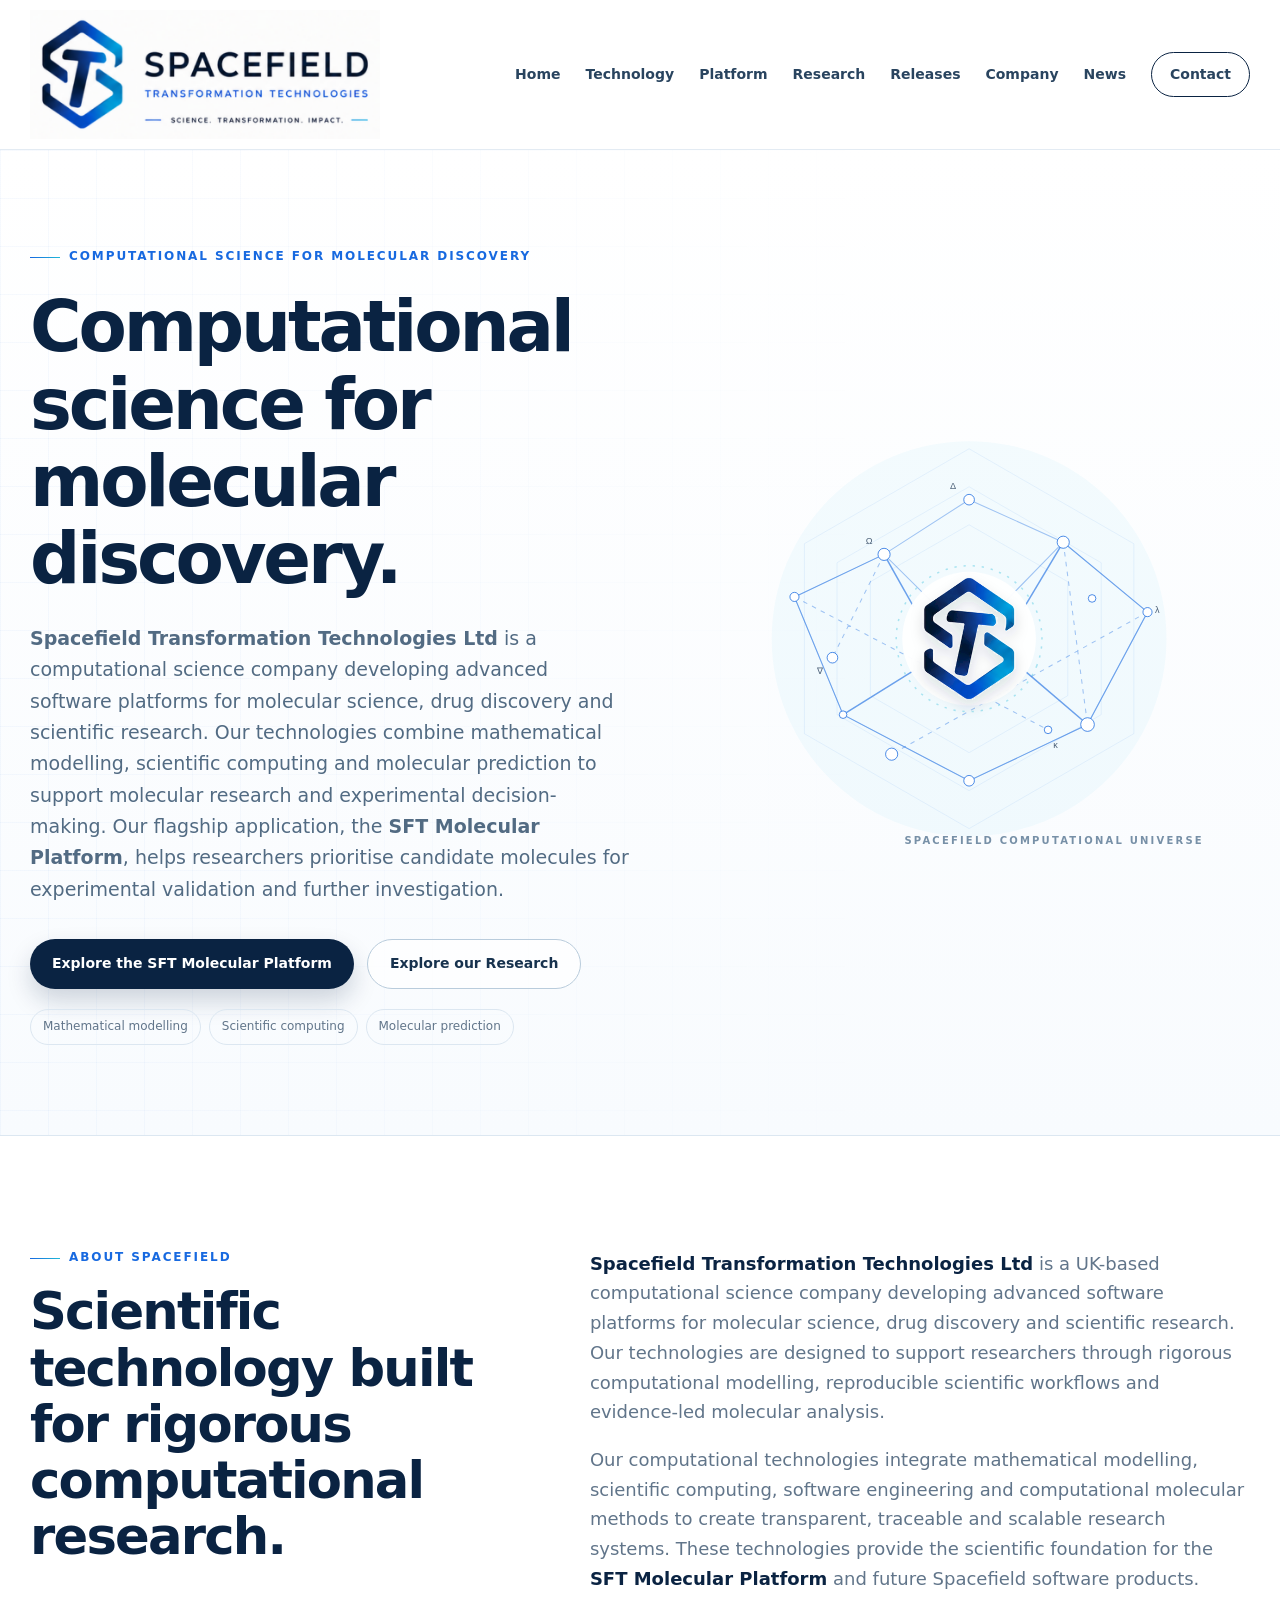
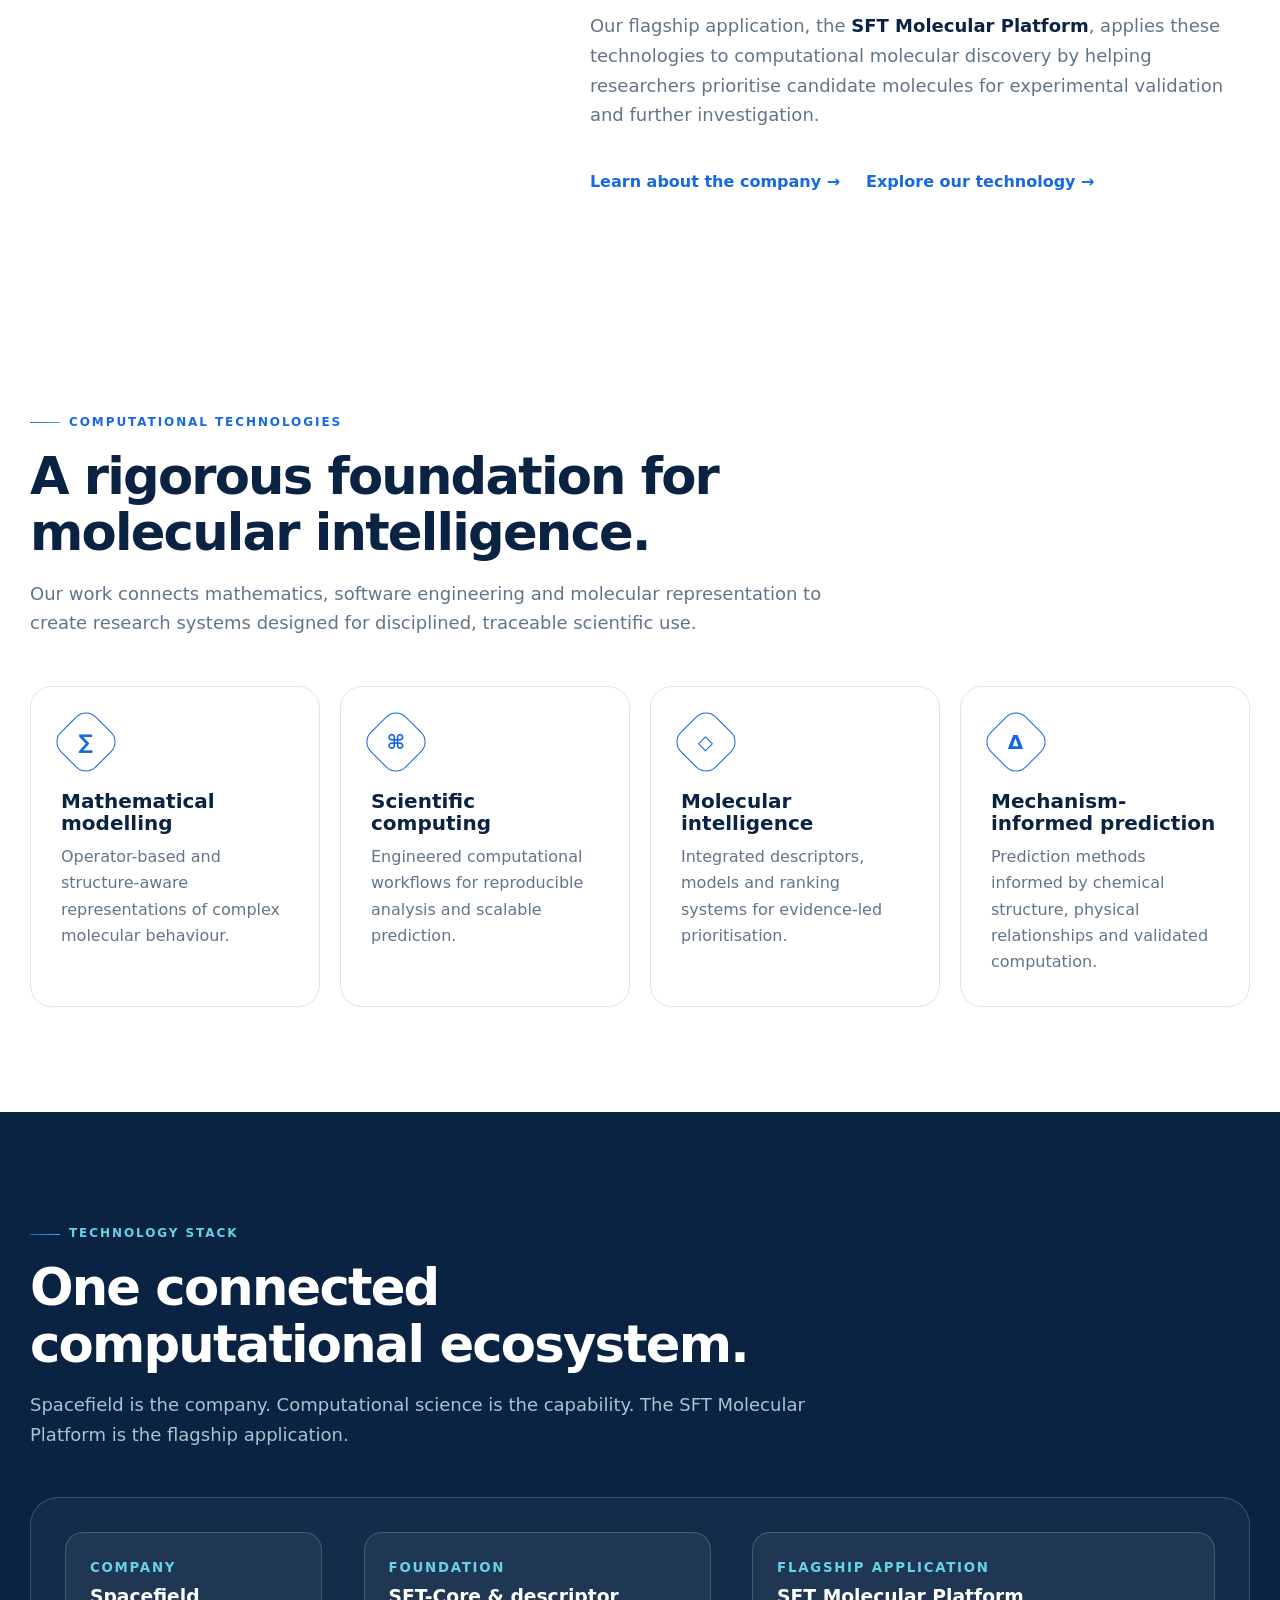
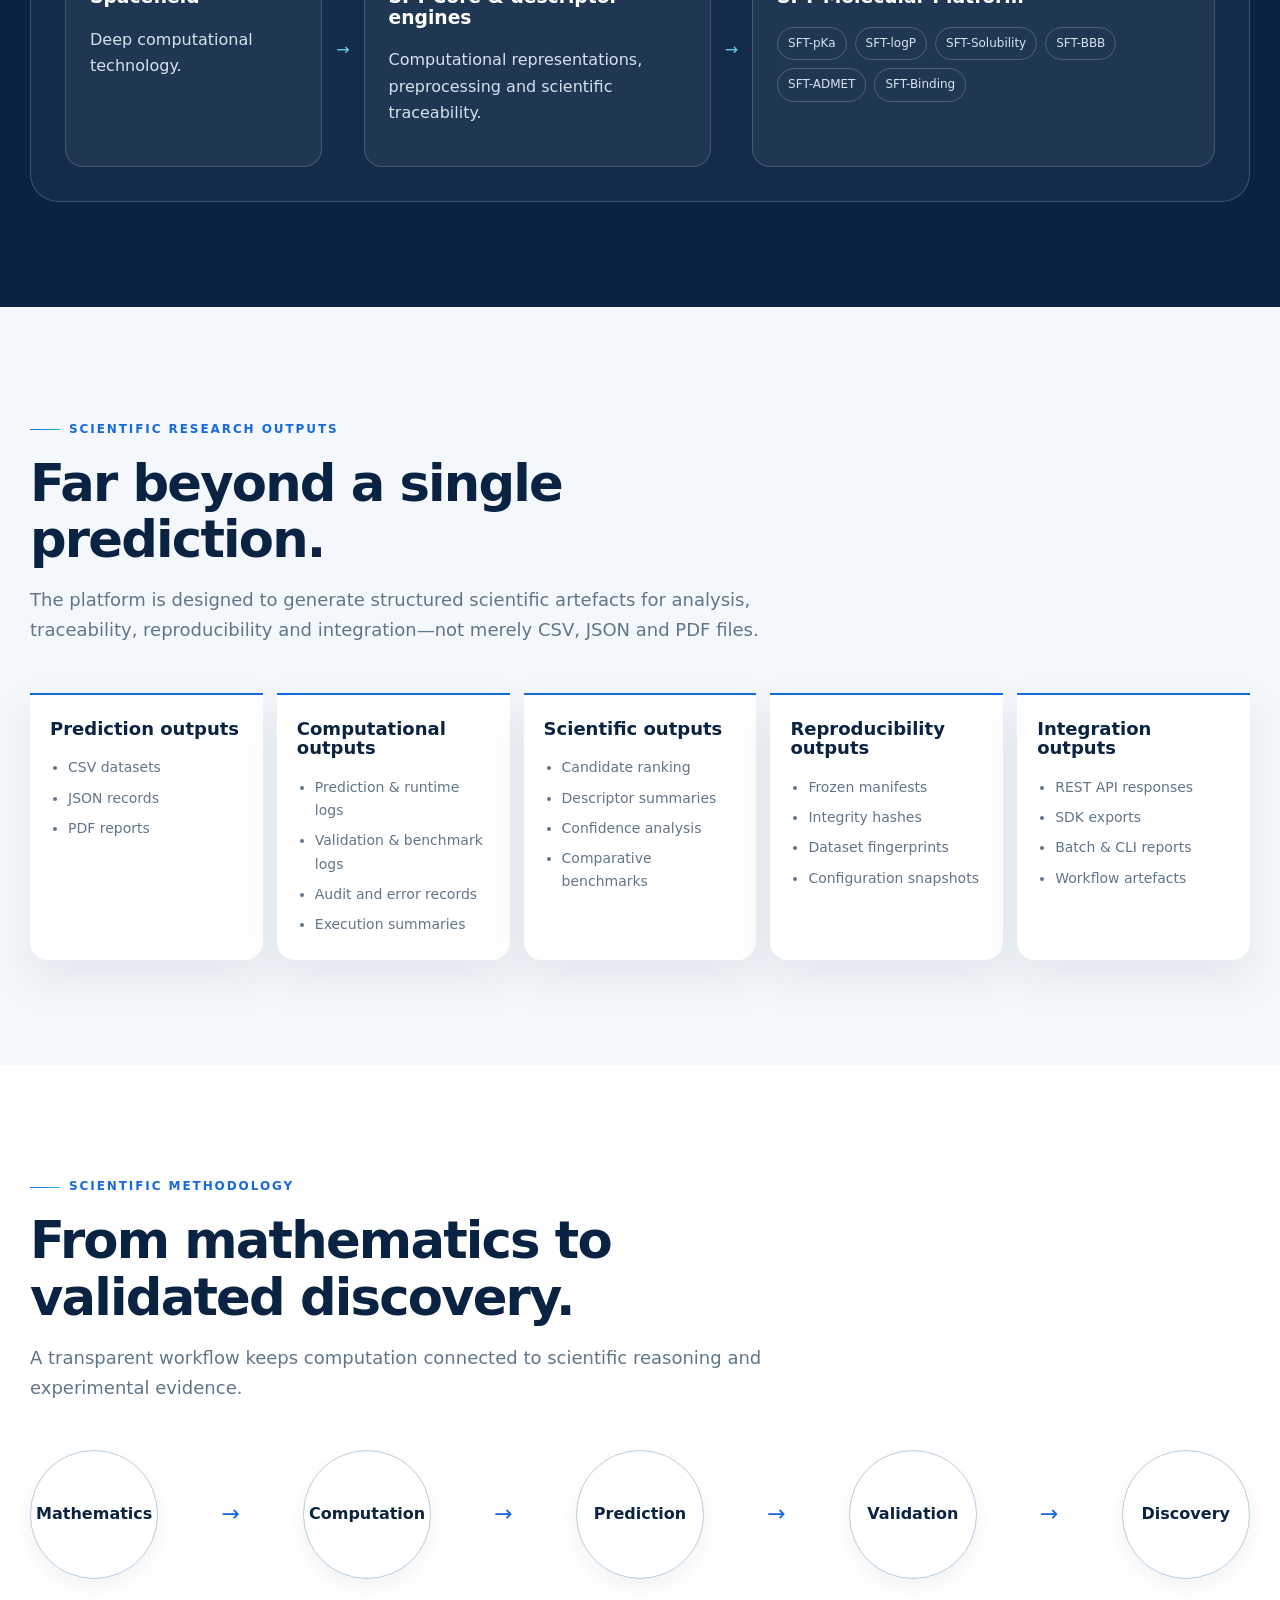
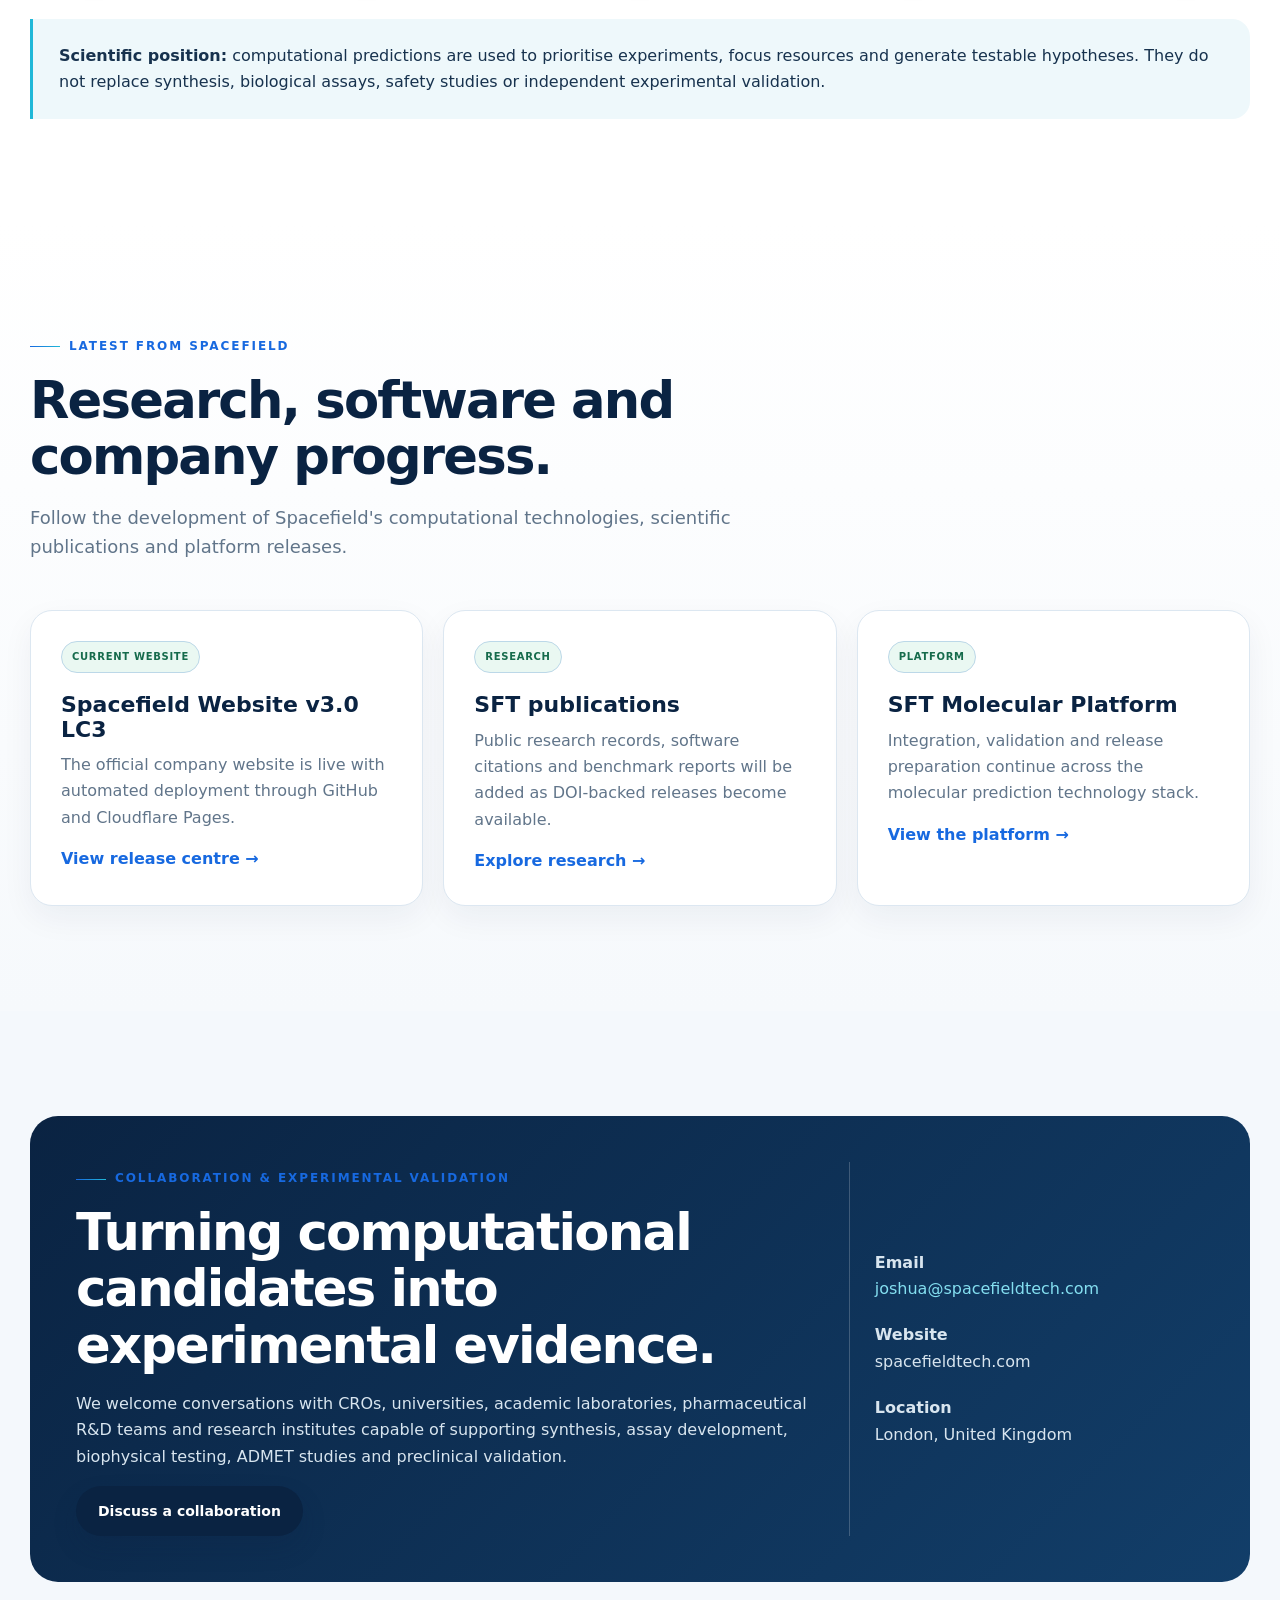
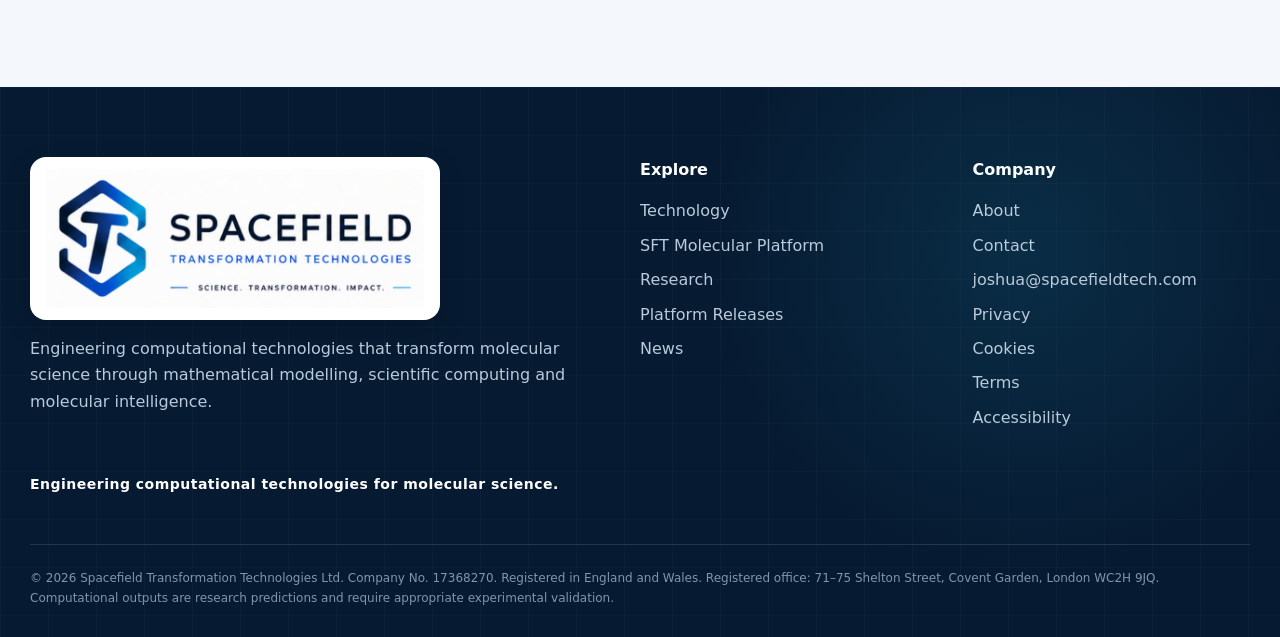
==== commit 74c84d52: "Update index.html" ====
--- a/index.html
+++ b/index.html
@@ -14,7 +14,7 @@
 <span class="tag">Molecular prediction</span>
 </div>
 </div><div class="universe-wrap"><img alt="The Spacefield Computational Universe: transformation operators and scientific computing networks" src="assets/img/computational-spacefield.svg"/></div></div></section>
-<section class="section about-spacefield"><div class="container about-grid"><div><span class="eyebrow">About Spacefield</span><h2>Scientific technology built for rigorous computational research.</h2></div><div class="about-copy"><p><strong>Spacefield Transformation Technologies Ltd</strong> is a UK-based scientific technology company developing advanced computational platforms for molecular modelling, scientific computing and AI-assisted scientific discovery.</p><p>We combine mathematical modelling, mechanism-informed molecular representations, software engineering and machine learning to create traceable computational systems that support research, prioritisation and experimental decision-making.</p><div class="about-links"><a class="text-link" href="about.html">Learn about the company →</a><a class="text-link" href="technology.html">Explore our technology →</a></div></div></div></section>
+<section class="section about-spacefield"><div class="container about-grid"><div><span class="eyebrow">About Spacefield</span><h2>Scientific technology built for rigorous computational research.</h2></div><div class="about-copy"><p><strong>Spacefield Transformation Technologies Ltd</strong> is a UK-based computational science company developing advanced software platforms for molecular science, drug discovery and scientific research. Our technologies are designed to support researchers through rigorous computational modelling, reproducible scientific workflows and evidence-led molecular analysis.</p><p>Our computational technologies integrate mathematical modelling, scientific computing, software engineering and computational molecular methods to create transparent, traceable and scalable research systems. These technologies provide the scientific foundation for the <strong>SFT Molecular Platform</strong> and future Spacefield software products.</p><p>Our flagship application, the <strong>SFT Molecular Platform</strong>, applies these technologies to computational molecular discovery by helping researchers prioritise candidate molecules for experimental validation and further investigation.</p><div class="about-links"><a class="text-link" href="about.html">Learn about the company →</a><a class="text-link" href="technology.html">Explore our technology →</a></div></div></div></section>
 <section class="section"><div class="container"><div class="section-head"><span class="eyebrow">Computational technologies</span><h2>A rigorous foundation for molecular intelligence.</h2><p>Our work connects mathematics, software engineering and molecular representation to create research systems designed for disciplined, traceable scientific use.</p></div><div class="grid-4"><article class="card"><div class="geo-icon"><span>∑</span></div><h3>Mathematical modelling</h3><p>Operator-based and structure-aware representations of complex molecular behaviour.</p></article><article class="card"><div class="geo-icon"><span>⌘</span></div><h3>Scientific computing</h3><p>Engineered computational workflows for reproducible analysis and scalable prediction.</p></article><article class="card"><div class="geo-icon"><span>◇</span></div><h3>Molecular intelligence</h3><p>Integrated descriptors, models and ranking systems for evidence-led prioritisation.</p></article><article class="card"><div class="geo-icon"><span>Δ</span></div><h3>Mechanism-informed prediction</h3><p>Prediction methods informed by chemical structure, physical relationships and validated computation.</p></article></div></div></section>
 <section class="section section-dark"><div class="container"><div class="section-head"><span class="eyebrow">Technology stack</span><h2>One connected computational ecosystem.</h2><p>Spacefield is the company. Computational science is the capability. The SFT Molecular Platform is the flagship application.</p></div><div class="stack-shell"><div class="stack-flow"><div class="stack-node"><small>Company</small><h3>Spacefield</h3><p>Deep computational technology.</p></div><div class="stack-arrow">→</div><div class="stack-node"><small>Foundation</small><h3>SFT-Core &amp; descriptor engines</h3><p>Computational representations, preprocessing and scientific traceability.</p></div><div class="stack-arrow">→</div><div class="stack-node"><small>Flagship application</small><h3>SFT Molecular Platform</h3><div class="module-pills"><span>SFT-pKa</span><span>SFT-logP</span><span>SFT-Solubility</span><span>SFT-BBB</span><span>SFT-ADMET</span><span>SFT-Binding</span></div></div></div></div></div></section>
 <section class="section section-alt"><div class="container"><div class="section-head"><span class="eyebrow">Scientific research outputs</span><h2>Far beyond a single prediction.</h2><p>The platform is designed to generate structured scientific artefacts for analysis, traceability, reproducibility and integration—not merely CSV, JSON and PDF files.</p></div><div class="outputs-grid"><article class="output-card"><h3>Prediction outputs</h3><ul><li>CSV datasets</li><li>JSON records</li><li>PDF reports</li></ul></article><article class="output-card"><h3>Computational outputs</h3><ul><li>Prediction &amp; runtime logs</li><li>Validation &amp; benchmark logs</li><li>Audit and error records</li><li>Execution summaries</li></ul></article><article class="output-card"><h3>Scientific outputs</h3><ul><li>Candidate ranking</li><li>Descriptor summaries</li><li>Confidence analysis</li><li>Comparative benchmarks</li></ul></article><article class="output-card"><h3>Reproducibility outputs</h3><ul><li>Frozen manifests</li><li>Integrity hashes</li><li>Dataset fingerprints</li><li>Configuration snapshots</li></ul></article><article class="output-card"><h3>Integration outputs</h3><ul><li>REST API responses</li><li>SDK exports</li><li>Batch &amp; CLI reports</li><li>Workflow artefacts</li></ul></article></div></div></section>
